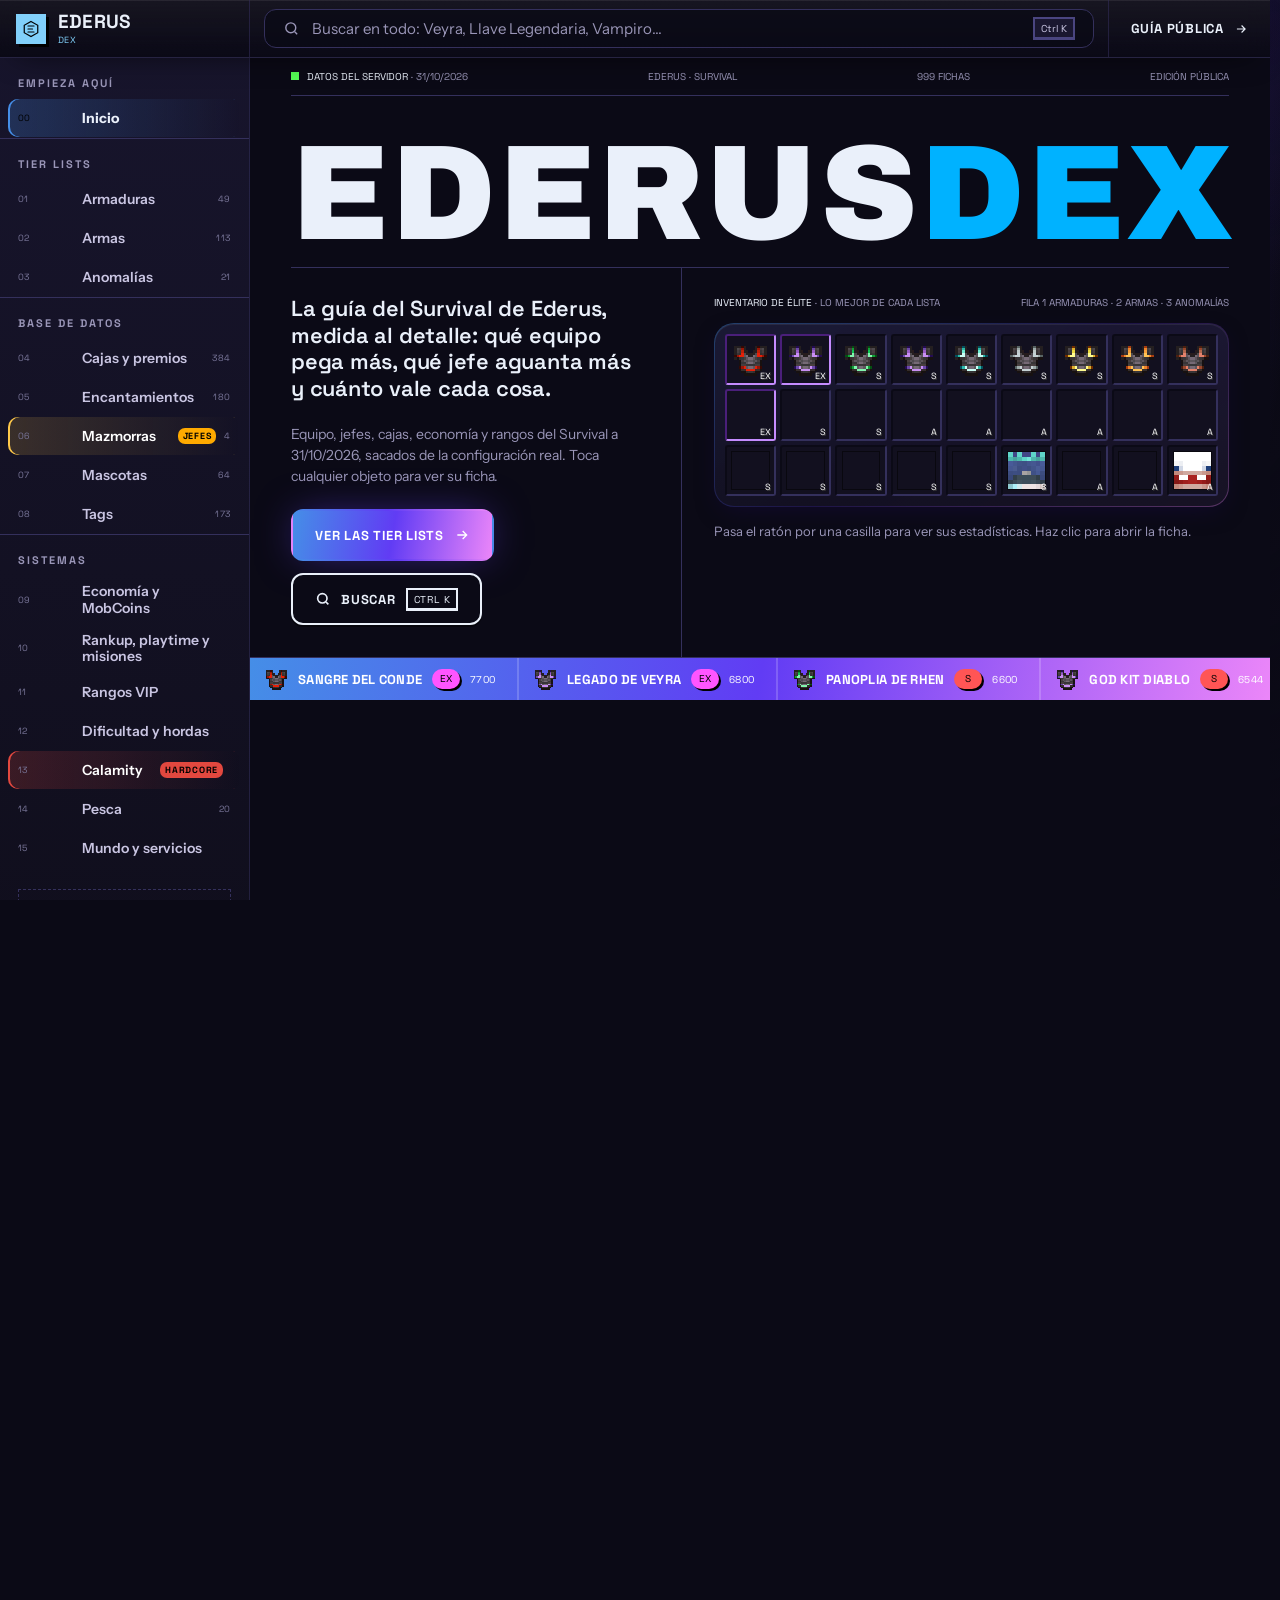
==== ederus/index.html @ dcaa7eaa "Tema Ederus: vuelve el círculo de la cabecera tal como gustaba (relleno en degradado, borde en degra" ====
<!DOCTYPE html>
<html lang="es">
<head>
<meta charset="UTF-8">
<meta name="viewport" content="width=device-width, initial-scale=1, viewport-fit=cover">
<title>EDERUSDEX · tema Ederus</title>
<link rel="icon" href="favicon.ico" sizes="any">
<link rel="icon" type="image/png" href="favicon.png">
<link rel="apple-touch-icon" href="apple-touch-icon.png">
<meta name="description" content="Guía del Survival de Ederus: equipo, anomalías, cajas, economía y rangos.">
<meta name="robots" content="index,follow">
<meta name="theme-color" content="#0c0b10">
<meta property="og:title" content="EDERUSDEX · Guía del Survival de Ederus">
<meta property="og:description" content="Tier lists de armaduras, armas y anomalías, cajas y premios, encantamientos, economía, progresión y rangos.">
<meta property="og:type" content="website">
<link rel="preconnect" href="https://fonts.googleapis.com">
<link rel="preconnect" href="https://fonts.gstatic.com" crossorigin>
<link rel="preconnect" href="https://cdn.jsdelivr.net" crossorigin>
<link href="https://fonts.googleapis.com/css2?family=Archivo:wdth,wght@62..125,100..900&family=Silkscreen&display=swap" rel="stylesheet">
<link rel="stylesheet" href="../assets/codice.css?v=46">
<link rel="preconnect" href="https://fonts.googleapis.com"><link rel="preconnect" href="https://fonts.gstatic.com" crossorigin>
<link rel="stylesheet" href="https://fonts.googleapis.com/css2?family=Space+Grotesk:wght@500;600;700&family=Instrument+Sans:wght@400;500;600;700&family=JetBrains+Mono:wght@400;600&display=swap">
<link rel="stylesheet" href="../assets/tema-ederus.css?v=19">
</head>
<body>
<div class="bg-ederus" aria-hidden="true"><div class="glow"></div><div class="rays"></div><div class="grid"></div><div class="vignette"></div><div class="edge"></div></div>
<a class="sr" href="#main">Saltar al contenido</a>

<header class="top">
  <button class="menu-btn" id="mbtn" type="button" aria-expanded="false" aria-controls="nav" aria-label="Abrir menú"><i></i></button>
  <a class="brand" href="#inicio" aria-label="EDERUSDEX, inicio">
    <span class="brand__mark"><img src="../assets/mark-ederus.webp" alt="" width="28" height="20" onerror="this.outerHTML='&lt;svg viewBox=&quot;0 0 24 24&quot; fill=&quot;none&quot;&gt;&lt;path d=&quot;M12 2 21 7v10l-9 5-9-5V7z&quot; stroke=&quot;#5FC8FF&quot; stroke-width=&quot;1.6&quot;/&gt;&lt;path d=&quot;M8 8h8M8 12h6M8 16h8&quot; stroke=&quot;#ffc94a&quot; stroke-width=&quot;1.6&quot; stroke-linecap=&quot;round&quot;/&gt;&lt;/svg&gt;'"></span>
    <span class="brand__txt"><b>EDERUS</b><small>DEX</small></span>
  </a>
  <button class="search-trigger" id="qbtn" type="button" aria-haspopup="dialog">
    <svg viewBox="0 0 24 24" fill="none" stroke-width="2"><circle cx="11" cy="11" r="7"/><path d="m20 20-3.5-3.5"/></svg>
    <span>Buscar en todo: Veyra, Llave Legendaria, Vampiro…</span><kbd id="kbdk">Ctrl K</kbd>
  </button>
  <a class="top__link" href="../guia.html"><span>Guía pública</span><svg viewBox="0 0 24 24" fill="none" stroke="currentColor" stroke-width="2"><path d="M5 12h14M13 6l6 6-6 6"/></svg></a>
  <div class="top__prog" id="prog"></div>
</header>

<div class="shell">
  <nav class="rail" id="nav" aria-label="Secciones"></nav>
  <main id="main" tabindex="-1"></main>
</div>

<div class="scrim" id="scrim"></div>
<aside class="dr" id="dr" role="dialog" aria-modal="true" aria-labelledby="dr-title"></aside>

<div class="tray" id="tray" aria-live="polite"></div>
<div class="cmp" id="cmp" role="dialog" aria-modal="true" aria-label="Comparador"></div>

<div class="pal" id="pal" role="dialog" aria-modal="true" aria-label="Buscar">
  <div class="pal__box">
    <div class="pal__in"><svg viewBox="0 0 24 24" fill="none" stroke-width="2"><circle cx="11" cy="11" r="7"/><path d="m20 20-3.5-3.5"/></svg>
      <input id="q" type="search" placeholder="Busca un set, arma, anomalía, premio, encantamiento…" autocomplete="off" spellcheck="false" aria-label="Buscar" aria-controls="res"><kbd>Esc</kbd></div>
    <div class="pal__res" id="res" role="listbox"></div>
    <div class="pal__foot"><span><kbd>↑</kbd><kbd>↓</kbd> moverse</span><span><kbd>↵</kbd> abrir</span><span><kbd>Esc</kbd> cerrar</span></div>
  </div>
</div>

<button class="totop" id="totop" type="button" aria-label="Volver arriba"><svg viewBox="0 0 24 24" fill="none" stroke="currentColor" stroke-width="2"><path d="M12 19V5M6 11l6-6 6 6"/></svg></button>
<div class="toast" id="toast" role="status"></div>

<script src="../assets/data.js?v=46"></script>
<script src="../assets/codice.js?v=46"></script>
</body>
</html>
---- assets/codice.css ----
/* ==========================================================================
   CÓDICE · EDERUS — guía del Survival
   Dirección: libro de campo impreso + interfaz nativa de Minecraft.
   Esquinas rectas, bordes de 2px, sombras de bloque, colores de formato (§).
   Archivo (titulares condensados y texto) · Silkscreen (etiquetas pixel)
   ========================================================================== */
:root{
  /* ===== PALETA · todos los colores de la guía salen de aquí (CSS y JS). Cambia uno y cambia en toda la página ===== */
  --negro:#000;--blanco:#fff;--ink-3:#8d879a;--az-fondo:#002233;--mc-9:#5555FF;--gris-mc:#3f3f3f;
  /* huecos y marcos estilo inventario */
  --hueco:#08070b;--hueco-luz:#3e3a49;--marco-luz:#4a4656;--marco-sombra:#0a090d;--inv:#2a2733;
  --slot:#1d1b24;--slot-osc:#17151d;--slot-medio:#24222c;--slot-2:#1b1922;--slot-3:#201e28;
  /* ficha (panel lateral) */
  --ficha:#120818;--ficha-2:#1a0a22;--ficha-3:#2a1236;
  /* oro de los EX */
  --oro:#f0c04a;--oro-claro:#ffe28a;--oro-medio:#e8b63c;--oro-oscuro:#d9a536;--oro-sombra:#8a6216;--oro-destello:#fff1b8;--oro-luz:#ffc846;--oro-suave:#ffd764;
  /* contorno y brillo de los EX (morado del tier EX) */
  --ex:var(--tc-ex);--ex-claro:#e2c6ff;--ex-medio:#c58cff;--ex-oscuro:#9a5cf0;--ex-sombra:#4a1f7a;--ex-destello:#f6ecff;--ex-luz:#b77bff;--ex-suave:#d7b0ff;
  /* guía de Calamity: sangre y brasa */
  --cal-sangre:#e2483f;--cal-brasa:#ffb86b;--cal-fondo:#170d0f;
  /* rarezas de las crates (ExcellentCrates, objects/rarity) */
  --rar-unico:#FFAA00;--rar-inmortal:#FF5C7A;--rar-ancestral:#FF7A45;--rar-mitico:#C79BFF;--rar-legendario:#FFB347;--rar-epico:#FF77FF;--rar-raro:#7CFF7C;--rar-comun:#E0E0E0;
  /* madera (cartel) */
  --madera:#3a2a18;--madera-luz:#8a6538;--madera-sombra:#3e2c16;
  /* color de cada tier en textos, fichas y filas de la tier list */
  --tc-ex:#c58cff;--tc-s:#ff6b6b;--tc-a:#ffb454;--tc-b:#4ade80;--tc-c:#5FC8FF;--tc-d:#8fa6bd;
  /* minerales de las minas */
  --min-piedra:#8a8f98;--min-hierro:#d8c3a5;--min-carbon:#3b3f46;--min-oro:#f2c14e;--min-redstone:#e2483f;--min-lapis:#3c5fd1;--min-diamante:#5fe3d6;--min-esmeralda:#41c46b;--min-escombros:#7a5440;
  /* gráfica de playtime */
  --graf-a:#0081B9;--graf-b:#5FC8FF;--graf-c:#ffc94a;--graf-fondo:#05090e;--graf-guia:#a1d8ff;

  --obs:#141519;--obs-2:#1b1c21;--obs-3:#23252b;--stone:#30323a;--stone-2:#41444d;--ash:#6f7280;--r:6px;
  --ink:#f2f3f5;--ink-2:#c9ccd3;--muted:#8d919c;
  --az:#00B2FF;--gold:var(--mc-6);--gold-l:#FFD36B;
  /* colores de formato de Minecraft */
  --mc-d:#FF55FF;--mc-c:#FF5555;--mc-6:#FFAA00;--mc-a:#55FF55;--mc-b:#55FFFF;--mc-7:#AAAAAA;--mc-e:#FFFF55;
  --t-ex:var(--mc-d);--t-s:var(--mc-c);--t-a:var(--mc-6);--t-b:var(--mc-a);--t-c:var(--mc-b);--t-d:var(--mc-7);
  --tip-bg:rgba(16,0,16,.96);--tip-b1:#5000FF;--tip-b2:#28007F;
  --f-head:"Archivo",system-ui,sans-serif;--f-body:"Archivo",system-ui,sans-serif;--f-px:"Silkscreen",ui-monospace,monospace;
  --top:58px;--rail:250px;--gut:clamp(16px,3.2vw,48px);
  --sh:0 2px 0 color-mix(in srgb,var(--negro) 45%,transparent);--sh-l:0 10px 30px color-mix(in srgb,var(--negro) 45%,transparent);
  --step:cubic-bezier(.2,.7,.2,1);
  color-scheme:dark;
}
*,*::before,*::after{box-sizing:border-box}
html{background:var(--obs);-webkit-text-size-adjust:100%;scrollbar-color:var(--stone-2) var(--obs);scrollbar-width:thin;scrollbar-gutter:stable}
body{margin:0;min-height:100vh;background:var(--obs);color:var(--ink);font:400 15.5px/1.55 var(--f-body);-webkit-font-smoothing:antialiased;overflow-x:hidden}
::selection{background:var(--az);color:var(--negro)}
a{color:inherit}button{font:inherit;color:inherit}img{max-width:100%}
:focus-visible{outline:2px solid var(--mc-e);outline-offset:2px}
::-webkit-scrollbar{width:12px;height:12px}::-webkit-scrollbar-thumb{background:var(--stone-2);border:3px solid var(--obs)}::-webkit-scrollbar-track{background:var(--obs)}
.sr{position:absolute;width:1px;height:1px;overflow:hidden;clip:rect(0 0 0 0);white-space:nowrap}

/* ---------- barra superior ---------- */
.top{position:sticky;top:0;z-index:50;height:var(--top);display:flex;align-items:stretch;background:var(--obs);border-bottom:1px solid var(--stone)}
.brand{display:flex;align-items:center;gap:12px;padding:0 20px 0 max(16px,env(safe-area-inset-left));text-decoration:none;border-right:1px solid var(--stone);flex:none;width:var(--rail)}
.brand__mark{width:30px;height:30px;display:grid;place-items:center;background:var(--az);box-shadow:3px 3px 0 var(--negro);flex:none}
.brand__mark img{width:24px;height:auto}
.brand__mark svg{width:18px;height:18px}
.brand__mark svg path{stroke:var(--negro)}
.brand__txt{display:grid;line-height:1}
.brand__txt b{font:900 21px/1 var(--f-head);font-stretch:62%;letter-spacing:.01em;text-transform:uppercase}
.brand__txt small{font:400 9px var(--f-px);color:var(--az);margin-top:3px;letter-spacing:.04em}
.menu-btn{display:none;width:var(--top);border:0;border-right:1px solid var(--stone);background:none;cursor:pointer;place-items:center;flex:none}
.menu-btn i{display:block;width:18px;height:2px;background:var(--ink);position:relative}
.menu-btn i::before,.menu-btn i::after{content:"";position:absolute;left:0;width:18px;height:2px;background:var(--ink);transition:transform .2s var(--step)}
.menu-btn i::before{top:-6px}.menu-btn i::after{top:6px}
.menu-btn[aria-expanded=true] i{background:transparent}
.menu-btn[aria-expanded=true] i::before{transform:translateY(6px) rotate(45deg)}.menu-btn[aria-expanded=true] i::after{transform:translateY(-6px) rotate(-45deg)}
.search-trigger{flex:1;min-width:0;display:flex;align-items:center;gap:12px;padding:0 18px;border:0;background:none;color:var(--muted);cursor:pointer;text-align:left;transition:background .15s,color .15s}
.search-trigger:hover{background:var(--obs-2);color:var(--ink)}
.search-trigger svg{width:17px;height:17px;flex:none;stroke:currentColor}
.search-trigger span{flex:1;white-space:nowrap;overflow:hidden;text-overflow:ellipsis;font-size:15px}
kbd{font:400 10px var(--f-px);padding:3px 6px 2px;border:2px solid var(--stone-2);border-bottom-width:3px;background:var(--obs-2);color:var(--ink-2)}
.top__link{flex:none;display:inline-flex;align-items:center;gap:10px;padding:0 22px;border-left:1px solid var(--stone);text-decoration:none;font:800 13px var(--f-head);text-transform:uppercase;letter-spacing:.06em;transition:background .15s,color .15s}
.top__link:hover{background:var(--az);color:var(--negro)}
.top__link svg{width:14px;height:14px}
.top__prog{position:absolute;left:0;bottom:-2px;height:2px;width:100%;transform-origin:left;transform:scaleX(var(--p,0));background:var(--az)}

/* ---------- estructura ---------- */
.shell{display:grid;grid-template-columns:var(--rail) minmax(0,1fr);min-height:calc(100vh - var(--top))}
.rail{position:sticky;top:var(--top);align-self:start;height:calc(100vh - var(--top));overflow:auto;border-right:1px solid var(--stone);background:var(--obs);scrollbar-width:none;padding-bottom:24px}
.rail::-webkit-scrollbar{display:none}
.rail__grp{padding:18px 18px 8px;font:400 10px var(--f-px);color:var(--ash);border-top:1px solid var(--stone)}
.rail__grp:first-child{border-top:0}
.rail a{border-radius:var(--r);margin:1px 8px;position:relative;display:grid;grid-template-columns:22px 26px minmax(0,1fr) auto;align-items:center;gap:8px;padding:7px 10px;text-decoration:none;color:var(--ink-2);font:600 14px/1.2 var(--f-body);transition:background .12s var(--step),color .12s var(--step)}
.rail a::before{content:attr(data-num);font:400 9px var(--f-px);color:var(--ash)}
.rail a .ic{width:24px;height:24px}
.rail a:hover{background:var(--obs-3);color:var(--ink)}
.rail a.on{background:var(--az);color:var(--negro)}
.rail a.on::before{color:var(--negro)}
.rail .n{font:400 9px var(--f-px);color:var(--ash)}
.rail a.on .n{color:var(--negro)}
.rail__foot{margin:22px 18px 0;padding:12px;border:1px dashed var(--stone);font-size:12.5px;color:var(--muted);line-height:1.6}
.rail__foot b{display:block;font:400 10px var(--f-px);color:var(--ink-2);margin-bottom:4px}
main{min-width:0;padding:0 var(--gut)}
.view{display:none;max-width:1360px;margin:0 auto;padding-top:clamp(28px,4vw,56px)}
.view.on{display:block}
.view>*+*{margin-top:clamp(44px,5vw,80px)}

/* ---------- cabecera de vista: estilo cartel ---------- */
.vh{display:grid;gap:14px;padding:22px 26px 24px;border:1px solid var(--stone);border-radius:var(--r);position:relative;overflow:hidden;
  background:linear-gradient(90deg,var(--obs-2) 40%,color-mix(in srgb,var(--obs-2) 60%,transparent)),repeating-linear-gradient(90deg,transparent 0 31px,color-mix(in srgb,var(--blanco) 2.5%,transparent) 31px 32px),repeating-linear-gradient(0deg,transparent 0 31px,color-mix(in srgb,var(--blanco) 2.5%,transparent) 31px 32px),var(--obs-2)}
.vh::after{content:"";position:absolute;left:0;top:0;bottom:0;width:4px;background:var(--az)}
.crumbs{display:flex;flex-wrap:wrap;align-items:center;gap:8px;font:400 10px var(--f-px);color:var(--muted);text-transform:uppercase}
.crumbs a{color:var(--az);text-decoration:none}
.crumbs a:hover{text-decoration:underline}
.crumbs b{font-weight:400;color:var(--ink)}
.crumbs .upd{margin-left:auto;font-style:normal;color:var(--mc-a)}
.crumbs .upd::before{content:"";display:inline-block;width:7px;height:7px;background:var(--mc-a);margin-right:7px}
.eyebrow{display:flex;align-items:center;gap:10px;font:400 11px var(--f-px);color:var(--az);text-transform:uppercase}
.eyebrow b{font-weight:400;color:var(--ash)}
.vh h1{margin:0;font:900 clamp(38px,5vw,72px)/.9 var(--f-head);font-stretch:70%;letter-spacing:-.01em;text-transform:uppercase;max-width:22ch}
.vh p{margin:0;max-width:70ch;color:var(--ink-2);font-size:clamp(15px,1.25vw,17.5px);line-height:1.5}
.vh .stats{border-radius:var(--r);overflow:hidden;display:flex;flex-wrap:wrap;margin-top:6px;border:1px solid var(--stone);width:max-content;max-width:100%;background:var(--obs)}
.chip{display:inline-flex;flex-direction:column;gap:3px;padding:9px 16px 8px;border-right:1px solid var(--stone);font:400 9.5px var(--f-px);color:var(--muted);text-transform:uppercase}
.chip:last-child{border-right:0}
.chip b{font:800 21px/1 var(--f-head);font-stretch:75%;color:var(--ink);text-transform:none}
.chip i{display:none}
.split-word{display:inline-block;overflow:hidden;vertical-align:top}
.split-word>span{display:inline-block;transform:translateY(100%);transition:transform .5s cubic-bezier(.2,.7,.2,1);transition-delay:calc(var(--i)*70ms)}
.view.ent .split-word>span{transform:none}

/* ---------- secciones ---------- */
.sect{display:grid;gap:20px;content-visibility:auto;contain-intrinsic-size:auto 900px}
.sect__h{display:grid;grid-template-columns:auto 1fr;align-items:end;gap:6px 20px;padding-bottom:12px;border-bottom:1px solid var(--stone)}
.sect__h h2{margin:0;display:flex;align-items:baseline;gap:14px;font:900 clamp(24px,2.4vw,34px)/.95 var(--f-head);font-stretch:75%;text-transform:uppercase}
.sect__h h2 small{font:400 11px var(--f-px);color:var(--az);transform:translateY(-6px)}
.sect__h p{margin:0;justify-self:end;text-align:right;color:var(--muted);font-size:14px;max-width:52ch}

/* aparición: barrido en escalones */
/* rendimiento (02/11): la aparición va con opacidad y desplazamiento (los compone la GPU), no con clip-path, que repinta */
.rv{opacity:0;transform:translateY(10px);transition:opacity .3s cubic-bezier(.2,.7,.2,1),transform .3s cubic-bezier(.2,.7,.2,1);transition-delay:var(--d,0ms)}
.rv.is-in{opacity:1;transform:none}
.glass{border-radius:var(--r);overflow:hidden;background:var(--obs-2);border:1px solid var(--stone);position:relative}
.spot{transition:transform .12s var(--step),box-shadow .12s var(--step),border-color .12s}

/* ---------- iconos ---------- */
.ic{position:relative;display:inline-block;width:32px;height:32px;flex:none;image-rendering:pixelated}
.ic img,.ic .tint{position:absolute;inset:0;width:100%;height:100%;image-rendering:pixelated;image-rendering:crisp-edges}
.ic img[data-id]{opacity:0}.ic img[data-id].ok{opacity:1}
.ic .tint{-webkit-mask-size:contain;mask-size:contain;-webkit-mask-repeat:no-repeat;mask-repeat:no-repeat}
.ic.lg{width:44px;height:44px}
.face{display:inline-block;width:36px;height:36px;overflow:hidden;image-rendering:pixelated;background-repeat:no-repeat;flex:none;box-shadow:0 0 0 1px color-mix(in srgb,var(--negro) 50%,transparent)}
.tagbox{display:grid;place-items:center;width:100%;height:100%;min-width:32px;min-height:32px;font:400 9px var(--f-px);color:var(--ink-2);text-transform:uppercase;background:var(--obs-3);border:1px solid var(--stone);border-radius:3px}
.slot .tagbox{border:0;background:none;font-size:11px;color:var(--gold)}
.face img{width:100%;height:100%;image-rendering:pixelated;display:block}

/* casilla de inventario (bisel de Minecraft adaptado a oscuro) */
.slot{position:relative;display:grid;place-items:center;width:56px;height:56px;border-radius:3px;background:var(--slot);border:2px solid;border-color:var(--hueco) var(--hueco-luz) var(--hueco-luz) var(--hueco);flex:none}
.slot .ic,.slot .face{width:74%;height:74%}
.slot::after{content:"";position:absolute;inset:0;background:transparent;pointer-events:none}
.slot:hover::after,.tt:hover .slot::after,.tt:focus-visible .slot::after{background:color-mix(in srgb,var(--blanco) 22%,transparent)}
/* EX: marco dorado que se enciende cada pocos segundos (sustituye al halo morado) */
.glint{border-color:var(--ex-sombra) var(--ex) var(--ex) var(--ex-sombra);animation:brilloEX 4.5s step-end infinite}
@keyframes brilloEX{0%,70%,100%{box-shadow:0 0 0 0 color-mix(in srgb,var(--ex-luz) 0%,transparent),inset 0 0 0 0 color-mix(in srgb,var(--ex-suave) 0%,transparent)}
  80%{box-shadow:0 0 14px 2px color-mix(in srgb,var(--ex-luz) 85%,transparent),inset 0 0 10px 1px color-mix(in srgb,var(--ex-suave) 50%,transparent);border-color:var(--ex-claro) var(--ex-destello) var(--ex-destello) var(--ex-claro)}
  90%{box-shadow:0 0 6px 1px color-mix(in srgb,var(--ex-luz) 35%,transparent),inset 0 0 4px 0 color-mix(in srgb,var(--ex-suave) 20%,transparent)}}
@media (prefers-reduced-motion:reduce){.glint{animation:none}}
.fig{display:grid;place-items:center;padding:14px;background:repeating-linear-gradient(45deg,var(--slot-2) 0 8px,var(--slot-3) 8px 16px);border:2px solid;border-color:var(--hueco) var(--hueco-luz) var(--hueco-luz) var(--hueco);border-radius:3px}
.fig img{width:96px;height:192px;image-rendering:pixelated;image-rendering:crisp-edges;filter:drop-shadow(3px 3px 0 color-mix(in srgb,var(--negro) 45%,transparent))}

/* ---------- HOME: cabecera tipo periódico ---------- */
.mast{margin:0 calc(-1*var(--gut));padding:0 var(--gut);border-bottom:1px solid var(--stone)}
.view>.mast:first-child{margin-top:calc(-1*clamp(28px,4vw,56px))}
.mast__rule{display:flex;flex-wrap:wrap;justify-content:space-between;gap:6px 20px;padding:12px 0;border-bottom:1px solid var(--stone);font:400 10px var(--f-px);color:var(--muted);text-transform:uppercase}
.mast__rule b{font-weight:400;color:var(--ink)}
.mast__rule .live::before{content:"";display:inline-block;width:8px;height:8px;background:var(--mc-a);margin-right:8px;animation:blink 1s steps(2,start) infinite}
@keyframes blink{to{visibility:hidden}}
.mast__word{container-type:inline-size;padding:clamp(14px,2vw,26px) 0 clamp(10px,1.2vw,16px);border-bottom:1px solid var(--stone)}
.mast__word h1{margin:0;font:900 16.2cqi/.8 var(--f-head);padding-top:1.5cqi;font-stretch:62%;letter-spacing:-.01em;text-transform:uppercase;white-space:nowrap;display:flex;justify-content:space-between}
.mast__word h1 span{display:inline-block;transform:translateY(14%);opacity:0;transition:transform .4s cubic-bezier(.2,.7,.2,1),opacity .4s cubic-bezier(.2,.7,.2,1);transition-delay:calc(var(--i)*60ms)}
.ready .mast__word h1 span{transform:none;opacity:1}
.mast__word h1 span.az{color:var(--az)}
.mast__grid{display:grid;grid-template-columns:minmax(0,5fr) minmax(0,7fr)}
.mast__lead{padding:28px 32px 32px 0;border-right:1px solid var(--stone);display:grid;gap:22px;align-content:start}
.mast__lead p{margin:0;font:600 clamp(21px,2vw,30px)/1.18 var(--f-head);font-stretch:87%;color:var(--ink);text-wrap:pretty}
.mast__lead small{display:block;color:var(--muted);font-size:14px;line-height:1.5}
.mast__cta{display:flex;flex-wrap:wrap;gap:12px}
.mast__inv{padding:28px 0 32px 32px;display:grid;gap:14px;align-content:start}
.inv-h{display:flex;justify-content:space-between;align-items:baseline;gap:12px;font:400 10px var(--f-px);color:var(--muted);text-transform:uppercase}
.inv-h b{font-weight:400;color:var(--ink)}
.inv{border-radius:var(--r);display:grid;grid-template-columns:repeat(9,minmax(0,1fr));gap:4px;padding:10px;background:var(--inv);border:2px solid;border-color:var(--marco-luz) var(--marco-sombra) var(--marco-sombra) var(--marco-luz);box-shadow:var(--sh-l)}
.inv .slot{width:auto;height:auto;aspect-ratio:1;cursor:pointer;padding:0}
.inv .slot .ic,.inv .slot .face{width:78%;height:78%}
.inv .slot .q{position:absolute;right:3px;bottom:1px;z-index:2;font:400 9px var(--f-px);color:var(--blanco);text-shadow:1px 1px 0 var(--gris-mc)}
.inv-note{font-size:13px;color:var(--muted)}

/* botones */
.btn{border-radius:var(--r);position:relative;display:inline-flex;align-items:center;gap:10px;height:52px;padding:0 22px;font:900 15px var(--f-head);font-stretch:85%;text-transform:uppercase;letter-spacing:.03em;text-decoration:none;cursor:pointer;border:2px solid var(--ink);background:var(--obs);color:var(--ink);box-shadow:var(--sh);transition:transform .08s var(--step),box-shadow .08s var(--step)}
.btn:hover{transform:translateY(-2px);box-shadow:0 8px 20px color-mix(in srgb,var(--negro) 40%,transparent)}
.btn:active{transform:translateY(1px);box-shadow:none}
.btn svg{width:16px;height:16px;stroke:currentColor}
.btn--p{background:var(--az);border-color:var(--az);color:var(--negro)}
.btn kbd{background:transparent;border-color:currentColor;color:inherit}

/* ticker */
.marquee{margin-left:calc(-1*var(--gut));margin-right:calc(-1*var(--gut));overflow:hidden;background:var(--mc-e);color:var(--negro);border-bottom:2px solid var(--negro)}
.view>.marquee{margin-top:0}
.marquee__track{display:flex;width:max-content;animation:mq 60s linear infinite}
.marquee:hover .marquee__track{animation-play-state:paused}
@keyframes mq{to{transform:translateX(-50%)}}
.mq-item{display:inline-flex;align-items:center;gap:10px;padding:9px 22px 9px 14px;border:0;border-right:2px solid var(--negro);background:none;color:var(--negro);white-space:nowrap;cursor:pointer;font:800 14px var(--f-head);font-stretch:80%;text-transform:uppercase}
.mq-item:hover{background:var(--negro);color:var(--mc-e)}
.mq-item .ic,.mq-item .face{width:24px;height:24px}
.mq-item span:last-child{font:400 10px var(--f-px)}

/* franja azul de cifras */
.band{margin-left:calc(-1*var(--gut));margin-right:calc(-1*var(--gut));background:var(--az);color:var(--negro);border-top:2px solid var(--negro);border-bottom:2px solid var(--negro)}
.kpis{display:grid;grid-template-columns:repeat(auto-fit,minmax(min(100%,180px),1fr))}
.kpi{position:relative;padding:22px 22px 20px;border-right:2px solid var(--negro);display:grid;gap:4px;overflow:hidden}
.kpi:last-child{border-right:0}
.kpi .k{font:400 10px var(--f-px);text-transform:uppercase}
.kpi .v{font:900 clamp(54px,6vw,96px)/.85 var(--f-head);font-stretch:62%;font-variant-numeric:tabular-nums}
.kpi .s{font-size:13px;font-weight:600}
.kpi .ic{position:absolute;right:12px;top:14px;width:30px;height:30px;filter:drop-shadow(2px 2px 0 color-mix(in srgb,var(--negro) 35%,transparent))}

.answers{display:grid;grid-template-columns:repeat(auto-fill,minmax(min(100%,300px),1fr));gap:10px}
.ans{display:grid;grid-template-columns:auto minmax(0,1fr) 18px;align-items:center;gap:14px;padding:12px 14px;border:1px solid var(--stone);border-radius:var(--r);background:var(--obs-2);text-decoration:none;color:var(--ink);transition:border-color .1s,background .1s}
.ans:hover,.ans:focus-visible{border-color:var(--az);background:var(--obs-3);outline:none}
.ans .slot{width:60px;height:60px}.ans .slot .ic,.ans .slot .face{width:78%;height:78%}
.ans__t{display:grid;gap:2px;min-width:0}
.ans__t small{font:400 9.5px/1.4 var(--f-px);color:var(--muted);text-transform:uppercase}
.ans__t b{font:800 17px/1.15 var(--f-body);white-space:nowrap;overflow:hidden;text-overflow:ellipsis}
.ans__t em{font-style:normal;font-size:13px;color:var(--gold)}
.ans svg{width:18px;height:18px;color:var(--ash)}
.ans:hover svg{color:var(--az)}

/* marcos de objeto (podio) */
.podium{border-radius:var(--r);overflow:hidden;display:grid;grid-template-columns:repeat(auto-fit,minmax(min(100%,260px),1fr));border:1px solid var(--stone)}
.champ{--c:var(--az);display:grid;grid-template-rows:auto 1fr auto;gap:22px;padding:24px;border:0;border-right:1px solid var(--stone);background:var(--obs);text-align:left;cursor:pointer;min-height:360px;transition:background .1s var(--step)}
.champ:last-child{border-right:0}
.champ:hover{background:var(--obs-2)}
.champ__top{display:flex;justify-content:space-between;align-items:center}
.champ__k{font:400 10px var(--f-px);color:var(--muted);text-transform:uppercase}
.champ__rank{font:400 10px var(--f-px);color:var(--negro);background:var(--c);padding:4px 7px 3px}
.champ__art{justify-self:center;align-self:center;width:156px;height:156px;display:grid;place-items:center;position:relative;
  background:var(--madera);border:9px solid;border-color:var(--madera-luz) var(--madera-sombra) var(--madera-sombra) var(--madera-luz);box-shadow:var(--sh-l);transition:transform .12s var(--step)}
.champ__art::before{content:"";position:absolute;inset:0;background:repeating-linear-gradient(0deg,color-mix(in srgb,var(--negro) 10%,transparent) 0 3px,transparent 3px 7px)}
.champ:hover .champ__art{transform:rotate(-4deg)}
.champ__art .ic,.champ__art .face{width:92px!important;height:92px!important;position:relative}
.champ h3{margin:0;font:900 clamp(32px,3.2vw,48px)/.88 var(--f-head);font-stretch:62%;text-transform:uppercase;color:var(--c)}
.champ__v{display:flex;align-items:baseline;gap:10px;margin-top:10px;color:var(--muted);font-size:14px}
.champ__v b{font:900 26px var(--f-head);font-stretch:75%;color:var(--ink)}

/* índice editorial */
.toc{border-top:1px solid var(--stone)}
.toc a{position:relative;display:grid;grid-template-columns:56px 60px minmax(0,1.1fr) minmax(0,1.4fr) 130px 30px;align-items:center;gap:18px;padding:12px;border-bottom:1px solid var(--stone);text-decoration:none;color:var(--ink);isolation:isolate}
.toc a::before{content:"";position:absolute;inset:0;background:var(--az);z-index:-1;transform:scaleY(0);transform-origin:bottom;transition:transform .2s cubic-bezier(.2,.7,.2,1)}
.toc a:hover::before,.toc a:focus-visible::before{transform:none}
.toc a:hover,.toc a:focus-visible{color:var(--negro);outline:none}
.toc .no{font:400 11px var(--f-px);color:var(--ash)}
.toc a:hover .no,.toc a:hover p,.toc a:hover .ct,.toc a:focus-visible p{color:var(--negro)}
.toc .slot{width:52px;height:52px}
.toc .slot .ic{width:78%;height:78%}
.toc h3{margin:0;font:900 clamp(26px,2.8vw,42px)/.9 var(--f-head);font-stretch:62%;text-transform:uppercase}
.toc p{margin:0;color:var(--muted);font-size:14px;line-height:1.4}
.toc .ct{font:400 10px var(--f-px);color:var(--muted);text-align:right;text-transform:uppercase}
.toc .go{justify-self:end;width:22px;height:22px;transition:transform .15s var(--step)}
.toc a:hover .go{transform:translateX(4px)}
.toc .grp{padding:22px 12px 8px;font:400 10px var(--f-px);color:var(--az);border-bottom:1px solid var(--stone);text-transform:uppercase}

/* consejos */
.tips{border-radius:var(--r);overflow:hidden;display:grid;grid-template-columns:repeat(4,minmax(0,1fr));border:1px solid var(--stone)}
.tip{padding:22px;border-right:1px solid var(--stone);display:grid;gap:12px;align-content:start}
.tip:last-child{border-right:0}
.tip__n{font:400 10px var(--f-px);color:var(--negro);background:var(--mc-e);padding:4px 7px 3px;justify-self:start}
.tip b{display:block;font:900 26px/.92 var(--f-head);font-stretch:62%;text-transform:uppercase}
.tip span{color:var(--muted);font-size:14px}

/* ---------- barra de filtros ---------- */
.bar{border-radius:var(--r);overflow:hidden;display:flex;flex-wrap:wrap;align-items:stretch;border:1px solid var(--stone);background:var(--obs)}
.field{position:relative;flex:1 1 240px;min-width:180px;border-right:1px solid var(--stone)}
.field svg{position:absolute;left:14px;top:50%;translate:0 -50%;width:16px;height:16px;stroke:var(--muted);pointer-events:none}
.field input{width:100%;height:46px;padding:0 14px 0 40px;border:0;background:transparent;color:var(--ink);font:500 15px var(--f-body)}
.field input:focus{outline:none;background:var(--obs-2)}
.field input::placeholder{color:var(--ash)}
.sel{position:relative;border-right:1px solid var(--stone)}
.sel select{appearance:none;height:46px;padding:0 34px 0 14px;border:0;background:transparent;color:var(--ink-2);font:600 14px var(--f-body);cursor:pointer;max-width:240px}
.sel::after{content:"";position:absolute;right:14px;top:50%;border:5px solid transparent;border-top-color:var(--muted);transform:translateY(-25%);pointer-events:none}
.sel select:focus{outline:none;background:var(--obs-2)}
.sel select.set{background:var(--az);color:var(--negro)}
.sel select option{background:var(--obs-2);color:var(--ink)}
.tg{display:inline-flex;align-items:center;gap:8px;height:46px;padding:0 14px;border:0;border-right:1px solid var(--stone);background:transparent;color:var(--ash);font:700 13.5px var(--f-body);cursor:pointer;text-decoration:line-through;transition:background .1s var(--step),color .1s var(--step)}
.tg::before{content:"";width:10px;height:10px;border:2px solid currentColor}
.tg.on{color:var(--ink);text-decoration:none}
.tg.on::before{background:var(--az);border-color:var(--az)}
.tg:hover{background:var(--obs-2)}
.tg.plain{height:34px;border:1px solid var(--stone);text-decoration:none;color:var(--ink-2)}
.tg.plain::before{display:none}
.bar .cnt{display:flex;align-items:center;margin-left:auto;padding:0 14px;font:400 10px var(--f-px);color:var(--muted);white-space:nowrap;text-transform:uppercase}
.bar .cnt b{font-weight:400;color:var(--ink);margin-right:6px}
.icon-btn{display:inline-flex;align-items:center;gap:8px;height:46px;padding:0 14px;border:0;border-left:1px solid var(--stone);background:transparent;color:var(--ink-2);font:800 12.5px var(--f-head);text-transform:uppercase;letter-spacing:.05em;cursor:pointer;transition:background .1s var(--step),color .1s var(--step)}
.icon-btn:hover{background:var(--ink);color:var(--negro)}
.icon-btn svg{width:14px;height:14px}
.dr__acts .icon-btn{border:2px solid var(--tip-b2);height:40px}

/* ---------- tier list (referencia: bases de datos tipo Prydwen) ---------- */
.tlbar{display:grid;gap:0;border:1px solid var(--stone);border-radius:var(--r) var(--r) 0 0;background:var(--obs-2)}
.tlbar__row{display:flex;flex-wrap:wrap;align-items:center;gap:10px;padding:10px 12px}
.tlbar__row+.tlbar__row{border-top:1px solid var(--stone)}
.tlbar .field{flex:1 1 260px;border:1px solid var(--stone);border-radius:var(--r);background:var(--obs)}
.tlbar .field input{height:40px}
.tlbar .cnt{margin-left:auto;font:400 10px var(--f-px);color:var(--muted);text-transform:uppercase;white-space:nowrap}
.tlbar .cnt b{font-weight:400;color:var(--ink);margin-right:4px}
.tlbar .icon-btn{height:40px;border:1px solid var(--stone);border-radius:var(--r)}
.tlbar .lab{font:400 10px var(--f-px);color:var(--muted);text-transform:uppercase;min-width:52px}
.chips{display:flex;flex-wrap:wrap;gap:6px}
.chips+.lab{margin-left:12px}
.seg{display:inline-flex;border:1px solid var(--stone);border-radius:var(--r);overflow:hidden;background:var(--obs)}
.seg button{height:40px;padding:0 14px;border:0;background:none;color:var(--muted);font:700 13px var(--f-body);cursor:pointer}
.seg button+button{border-left:1px solid var(--stone)}
.seg button.on{background:var(--az);color:var(--negro)}
.tchip{width:40px;height:34px;border:1px solid var(--tc);border-radius:var(--r);background:transparent;color:var(--tc);font:400 12px var(--f-px);cursor:pointer;transition:background .1s,color .1s}
.tchip.on{background:var(--tc);color:var(--negro)}
.tchip:hover{filter:brightness(1.15)}
.tlbar .tg{height:34px;border:1px solid var(--stone);border-radius:var(--r);text-decoration:none;color:var(--muted);padding:0 12px}
.tlbar .tg small{font:400 9px var(--f-px);color:var(--ash)}
.tlbar .tg.on{border-color:var(--az);background:color-mix(in srgb,var(--az) 12%,transparent);color:var(--ink)}
.tlbar .tg:not(.on){opacity:.6}
.tl{border:1px solid var(--stone);border-top:0;border-radius:0 0 var(--r) var(--r);overflow:hidden;background:var(--obs)}
.tl-scroll{overflow-x:auto}
.tl-grid{min-width:calc(120px + var(--nc)*150px)}
.tl.one .tl-grid{min-width:0}
.tl-cols,.tl-row{display:grid;grid-template-columns:120px repeat(var(--nc),minmax(140px,1fr))}
.tl-cols>div{padding:10px 8px 9px;text-align:center;font:400 10px var(--f-px);color:var(--muted);border-left:1px solid var(--stone);text-transform:uppercase;background:var(--obs-3)}
.tl-cols>div:first-child{border-left:0;position:sticky;left:0;z-index:2}
.tl-row{border-top:1px solid var(--stone);background:color-mix(in srgb,var(--tc) 5%,var(--obs))}
.tl-row[hidden]{display:none}
.tl-t{position:sticky;left:0;z-index:2;display:grid;align-content:center;justify-items:center;gap:6px;padding:12px 8px;background:var(--tc);color:var(--negro);text-align:center}
.tl-t b{font:400 34px/1 var(--f-px)}
.tl-row[data-t=EX] .tl-t b{font-size:28px}
.tl-t small{font:800 11.5px/1.2 var(--f-body);opacity:.8}
.tl-t span{font:400 9px var(--f-px);background:color-mix(in srgb,var(--negro) 18%,transparent);padding:3px 6px 2px;border-radius:3px}
.tl-c{display:flex;flex-wrap:wrap;gap:10px;align-content:flex-start;padding:12px;border-left:1px solid var(--stone);min-height:120px}
.tl-c:empty{background:repeating-linear-gradient(45deg,transparent 0 8px,color-mix(in srgb,var(--blanco) 2%,transparent) 8px 16px)}
.tt{--c:var(--az);position:relative;width:90px;display:grid;justify-items:center;gap:5px;cursor:pointer;text-align:center;opacity:0;transform:translateY(8px);transition:opacity .3s cubic-bezier(.2,.7,.2,1),transform .3s cubic-bezier(.2,.7,.2,1)}
.tl.is-in .tt{opacity:1;transform:none;transition-delay:calc(var(--i,0)*18ms)}
.tt.hide{display:none}
.tt .slot{width:68px;height:68px;border-radius:4px;border:0;background:radial-gradient(circle at 50% 35%,color-mix(in srgb,var(--c) 30%,var(--slot-medio)),var(--slot-osc) 75%);box-shadow:inset 0 0 0 1px color-mix(in srgb,var(--blanco) 6%,transparent)}
.tt .slot::before{content:"";position:absolute;left:0;right:0;bottom:0;height:4px;background:var(--c);border-radius:0 0 4px 4px}
.tt .slot .ic,.tt .slot .face{width:76%;height:76%}
.tt:hover .slot{box-shadow:inset 0 0 0 2px var(--c)}
.tt:focus-visible{outline:none}
.tt:focus-visible .slot{outline:2px solid var(--mc-e);outline-offset:2px}
.tt .nm{font:700 12px/1.15 var(--f-body);max-height:2.3em;overflow:hidden;color:var(--ink-2)}
.tt:hover .nm{color:var(--ink)}
.tt .pw{font:400 9.5px var(--f-px);color:var(--gold);display:grid;gap:1px}
.tt .pw span{white-space:nowrap}
.tl.one .tt{width:96px}

/* ---------- tooltip de Minecraft ---------- */
.mctip{position:fixed;left:0;top:0;z-index:150;pointer-events:none;max-width:300px;padding:9px 11px 10px;background:var(--tip-bg);
  box-shadow:inset 0 0 0 2px var(--tip-b1),inset 0 0 0 4px var(--tip-b2),0 0 0 2px var(--tip-bg);display:none;font:400 10.5px/1.6 var(--f-px);color:var(--mc-7)}
.mctip.on{display:block}
.mctip .t{display:block;font-size:12px;margin-bottom:4px;text-shadow:2px 2px 0 color-mix(in srgb,var(--negro) 70%,transparent)}
.mctip .r{display:flex;justify-content:space-between;gap:18px}
.mctip .r b{font-weight:400;color:var(--blanco)}
.mctip .l{display:block;color:var(--mc-9);margin-top:6px}
.mctip .sub{display:block;color:var(--mc-7);font-family:var(--f-body);font-size:12.5px;line-height:1.35;margin:2px 0 4px}

/* ---------- tablas ---------- */
.tbl{display:grid}
.tbl .bar{border-bottom:0;border-radius:var(--r) var(--r) 0 0}
.tbl .tw{border-radius:0 0 var(--r) var(--r)}
.tw{border-radius:var(--r);overflow:hidden;position:relative;overflow:auto;border:1px solid var(--stone);max-height:72vh;background:var(--obs)}
.tw table{width:100%;border-collapse:separate;border-spacing:0;font-size:14.5px;font-variant-numeric:tabular-nums}
.tw th{position:sticky;top:0;z-index:2;padding:11px 14px 10px;text-align:left;white-space:nowrap;font:400 9.5px var(--f-px);color:var(--muted);text-transform:uppercase;background:var(--obs-3);border-bottom:1px solid var(--stone);cursor:pointer;user-select:none}
.tw th:hover{color:var(--ink)}
.tw th .ar{display:inline-block;margin-left:6px;opacity:0}
.tw th[aria-sort]{color:var(--negro);background:var(--az)}
.tw th[aria-sort] .ar{opacity:1}
.tw th[aria-sort=ascending] .ar{transform:rotate(180deg)}
.tw th.num,.tw td.num{text-align:right}
.tw td{padding:9px 14px;border-bottom:1px solid var(--stone);vertical-align:middle;color:var(--ink-2)}
.tw tbody tr:nth-child(even) td{background:color-mix(in srgb,var(--blanco) 1.8%,transparent)}
.tw tbody tr:hover td{background:var(--obs-3);color:var(--ink)}
.tw tbody tr.clk{cursor:pointer}
.tw tbody tr.clk:hover td:first-child{box-shadow:inset 4px 0 0 var(--az)}
.tw td b{color:var(--ink);font-weight:700}
.tw td .row{display:flex;align-items:center;gap:12px}
.tw td .row .ic,.tw td .row .face{width:28px;height:28px}
.tw .more td{padding:16px;text-align:center;color:var(--muted);font:400 10px var(--f-px);text-transform:uppercase}
.tw .empty td{padding:40px;text-align:center;color:var(--muted)}
.bcell{display:grid;grid-template-columns:minmax(70px,1fr) auto;gap:12px;align-items:center;min-width:170px}
.bcell i{display:block;height:10px;background:var(--az);box-shadow:inset 0 -3px 0 color-mix(in srgb,var(--negro) 30%,transparent);transform-origin:left;animation:grow .5s cubic-bezier(.2,.7,.2,1) both}
.bcell span{font-weight:700;color:var(--ink)}
@keyframes grow{from{transform:scaleX(0)}}
mark{background:var(--mc-e);color:var(--negro);padding:0 1px}
.pill{display:inline-grid;place-items:center;min-width:28px;height:20px;padding:0 6px;font:400 10px/1 var(--f-px)!important;color:var(--negro)!important;white-space:nowrap;vertical-align:middle;box-shadow:2px 2px 0 var(--negro)}
.tier-EX{background:var(--t-ex)}.tier-S{background:var(--t-s)}.tier-A{background:var(--t-a)}.tier-B{background:var(--t-b)}.tier-C{background:var(--t-c)}.tier-D{background:var(--t-d)}
.yes{color:var(--mc-a);font-weight:700}

/* ---------- tarjetas ---------- */
.cards{display:grid;grid-template-columns:repeat(auto-fill,minmax(min(100%,280px),1fr));gap:16px}
.cc{border-radius:var(--r);overflow:hidden;display:grid;gap:12px;align-content:start;padding:18px;background:var(--obs-2);border:1px solid var(--stone)}
.cc.spot:hover{transform:translateY(-2px);border-color:var(--stone-2)}
.cc h3{margin:0;display:flex;align-items:center;gap:12px;font:900 26px/.95 var(--f-head);font-stretch:62%;text-transform:uppercase}
.cc .rank{margin-left:auto;font:400 10px var(--f-px);color:var(--ash)}
.kv{display:grid;grid-template-columns:1fr auto;gap:5px 12px;font-size:14px}
.kv span:nth-child(odd){color:var(--muted)}
.kv span:nth-child(even){text-align:right;color:var(--ink);font-weight:700;font-variant-numeric:tabular-nums}
.meter{height:12px;background:var(--hueco);border:2px solid;border-color:var(--hueco) var(--hueco-luz) var(--hueco-luz) var(--hueco)}
.meter i{display:block;height:100%;background:var(--gold);box-shadow:inset 0 -3px 0 color-mix(in srgb,var(--negro) 30%,transparent);transform-origin:left;transform:scaleX(0);transition:transform .8s cubic-bezier(.2,.7,.2,1)}
.meter.az i{background:var(--az)}
.is-in .meter i,.meter.is-in i{transform:scaleX(var(--w,1))}
.mlabel{display:flex;justify-content:space-between;font-size:13px;color:var(--muted)}
.mlabel b{color:var(--ink);font-weight:800}
.stack{display:flex;height:38px;border:2px solid var(--negro);box-shadow:var(--sh)}
.stack span{display:flex;align-items:center;justify-content:center;font:400 9px var(--f-px);color:var(--negro);overflow:hidden;white-space:nowrap;flex:0 0 0;transition:flex-basis .7s cubic-bezier(.2,.7,.2,1);transition-delay:calc(var(--i)*60ms)}
.is-in .stack span{flex-basis:var(--w)}
.legend{display:flex;flex-wrap:wrap;gap:10px 18px;font-size:13px;color:var(--muted)}
.legend span{display:inline-flex;align-items:center;gap:8px}
.legend b{width:12px;height:12px;border:2px solid var(--negro)}

/* barras horizontales */
.hbars{display:grid;padding:8px 20px 18px}
.hb{display:grid;grid-template-columns:minmax(160px,250px) minmax(0,1fr) 120px;gap:18px;align-items:center;padding:10px 0;border-bottom:1px solid var(--stone)}
.hb span{font-size:15px;color:var(--ink-2);font-weight:600}
.hb .tr{height:16px;background:var(--hueco);border:2px solid;border-color:var(--hueco) var(--hueco-luz) var(--hueco-luz) var(--hueco)}
.hb .tr i{display:block;height:100%;background:var(--gold);box-shadow:inset 0 -4px 0 color-mix(in srgb,var(--negro) 28%,transparent);transform-origin:left;transform:scaleX(0);transition:transform .8s cubic-bezier(.2,.7,.2,1);transition-delay:calc(var(--i)*70ms)}
.is-in .hb .tr i{transform:scaleX(var(--w))}
.hb b{text-align:right;font:900 21px var(--f-head);font-stretch:75%;color:var(--gold-l)}
.hb-total{display:flex;justify-content:space-between;align-items:baseline;padding:16px 0 0;color:var(--muted);font-size:14px}
.hb-total b{font:900 36px var(--f-head);font-stretch:62%;color:var(--ink)}

/* gráfico */
.chart{padding:22px 22px 12px}
.chart svg{width:100%;height:auto;display:block;overflow:visible}
.chart .ln{fill:none;stroke:var(--az);stroke-width:3;stroke-dasharray:var(--len);stroke-dashoffset:var(--len);transition:stroke-dashoffset 1.6s cubic-bezier(.2,.7,.2,1)}
.chart .ar{opacity:0;transition:opacity .6s cubic-bezier(.2,.7,.2,1) .8s}
.chart.is-in .ln{stroke-dashoffset:0}.chart.is-in .ar{opacity:1}
.chart .gl line{stroke:var(--stone);stroke-dasharray:2 4}
.chart text{fill:var(--muted);font:400 9px var(--f-px)}
.chart .cross{opacity:0}
.chart:hover .cross{opacity:1}
.chart-wrap{position:relative}
.ctip{position:absolute;pointer-events:none;z-index:3;padding:8px 10px;min-width:180px;opacity:0;transform:translate(-50%,-112%);background:var(--tip-bg);box-shadow:inset 0 0 0 2px var(--tip-b1),inset 0 0 0 4px var(--tip-b2);font:400 10px/1.6 var(--f-px);color:var(--mc-7)}
.ctip b{display:block;font-weight:400;color:var(--mc-b);margin-bottom:2px}
.ctip div{display:flex;justify-content:space-between;gap:14px}
.ctip div span:last-child{color:var(--blanco)}
.chart:hover .ctip{opacity:1}

/* matriz VIP */
.mx-wrap{border-radius:var(--r);overflow:hidden;overflow:auto;border:1px solid var(--stone)}
table.mx{width:100%;border-collapse:separate;border-spacing:0;font-size:15px;min-width:760px}
.mx th{padding:26px 14px 16px;text-align:center;vertical-align:bottom;border-bottom:1px solid var(--stone);border-left:1px solid var(--stone);background:var(--obs-2);position:relative}
.mx th:first-child{text-align:left;font:400 10px var(--f-px);color:var(--muted);border-left:0;text-transform:uppercase}
.mx th .rk{display:grid;gap:6px;justify-items:center}
.mx th .rk b{font:900 32px/.9 var(--f-head);font-stretch:62%;text-transform:uppercase}
.mx th .rk small{font:400 10px var(--f-px);color:var(--muted)}
.mx th.hl{background:var(--gold);color:var(--negro)}
.mx th.hl .rk small{color:var(--negro)}
.mx th.hl::before{content:"El más completo";position:absolute;top:7px;left:50%;translate:-50% 0;font:400 8.5px var(--f-px);text-transform:uppercase;white-space:nowrap}
.mx td{padding:11px 14px;border-bottom:1px solid var(--stone);border-left:1px solid var(--stone);text-align:center;color:var(--ink-2);font-weight:600}
.mx td:first-child{border-left:0;text-align:left;font-weight:700;color:var(--ink);white-space:nowrap;position:sticky;left:0;background:var(--obs);z-index:1}
.mx tr:hover td{background:var(--obs-2)}
.mx td.hl{background:color-mix(in srgb,var(--gold) 7%,transparent);color:var(--ink)}
.mx td.colhov,.mx th.colhov:not(.hl){background:var(--obs-3)}
.mx .dash{color:var(--stone-2)}
.mx .yes{color:var(--mc-a);font-size:16px}

.note{border-radius:var(--r);overflow:hidden;font-size:14px;color:var(--ink-2);padding:14px 18px;border:1px solid var(--stone);border-left:6px solid var(--mc-e);background:var(--obs-2)}
.note a{color:var(--az)}

/* ---------- ficha: panel con estilo de tooltip ---------- */
.scrim{position:fixed;inset:0;z-index:80;background:color-mix(in srgb,var(--negro) 60%,transparent);opacity:0;visibility:hidden;transition:opacity .12s cubic-bezier(.2,.7,.2,1),visibility .12s}
.scrim.on{opacity:1;visibility:visible}
.dr{--c:var(--az);position:fixed;top:0;right:0;bottom:0;z-index:90;width:min(520px,100%);display:flex;flex-direction:column;background:var(--ficha);
  box-shadow:inset 0 0 0 3px var(--tip-b1),inset 0 0 0 6px var(--tip-b2),-8px 0 0 color-mix(in srgb,var(--negro) 55%,transparent);transform:translateX(104%);transition:transform .18s cubic-bezier(.2,.7,.2,1),visibility 0s .18s;visibility:hidden;will-change:transform;contain:layout paint}
.dr.on{transform:none;visibility:visible;transition:transform .18s cubic-bezier(.2,.7,.2,1),visibility 0s}
/* con la ficha abierta, el fondo deja de animarse (los contornos EX repintaban filtros sin parar) */
html.dr-open .glint,html.dr-open .tt .slot.glint .ic,html.dr-open .tt .slot.glint .face,html.dr-open .marquee__track{animation-play-state:paused}
.dr.wide{width:min(900px,100%)}
.dr__hero{padding:22px 26px 20px;border-bottom:2px solid var(--tip-b2);margin:6px 6px 0}
.dr__bar{display:flex;align-items:center;gap:8px;margin-bottom:18px}
.dr__bar .eyebrow{margin-right:auto;color:var(--mc-7)}
.dr__x{width:40px;height:40px;border:2px solid var(--stone-2);background:var(--obs);cursor:pointer;display:grid;place-items:center;box-shadow:3px 3px 0 var(--negro);flex:none}
.dr__x:hover{background:var(--mc-c);border-color:var(--mc-c);color:var(--negro)}
.dr__x svg{width:16px;height:16px}
.dr__id{display:flex;align-items:center;gap:18px}
.dr__art{flex:none;width:88px;height:88px;display:grid;place-items:center;background:var(--slot);border:3px solid;border-color:var(--hueco) var(--hueco-luz) var(--hueco-luz) var(--hueco);position:relative}
.dr__art .ic,.dr__art .face{width:78%;height:78%}
.dr__id h2{margin:0;font:900 clamp(32px,4vw,48px)/.88 var(--f-head);font-stretch:62%;text-transform:uppercase;color:var(--c);text-shadow:3px 3px 0 color-mix(in srgb,var(--negro) 65%,transparent)}
.dr__id p{margin:10px 0 0;color:var(--mc-7);font:400 10px var(--f-px);display:flex;flex-wrap:wrap;gap:8px;align-items:center;text-transform:uppercase}
.dr__body{flex:1;overflow:auto;padding:22px 32px calc(30px + env(safe-area-inset-bottom));display:grid;gap:26px;align-content:start;margin:0 6px 6px}
.dr__body h4{margin:0 0 10px;font:400 10px var(--f-px);color:var(--mc-d);text-transform:uppercase}
.dr__acts{display:flex;flex-wrap:wrap;gap:10px}
.statbars{display:grid;gap:14px}
.sb{display:grid;gap:6px}
.sb__l{display:flex;justify-content:space-between;font-size:14px;color:var(--mc-7)}
.sb__l b{color:var(--blanco);font-weight:800}
.sb__l small{color:var(--muted);font:400 9px var(--f-px);margin-left:8px}
.sb__t{height:14px;background:var(--hueco);border:2px solid;border-color:var(--hueco) var(--hueco-luz) var(--hueco-luz) var(--hueco)}
.sb__t i{display:block;height:100%;background:var(--c);box-shadow:inset 0 -4px 0 color-mix(in srgb,var(--negro) 30%,transparent);transform-origin:left;animation:grow .35s cubic-bezier(.2,.7,.2,1) both;animation-delay:calc(var(--i)*50ms + 100ms)}
.dkv{border-radius:var(--r);overflow:hidden;display:grid;grid-template-columns:repeat(2,minmax(0,1fr));border:2px solid var(--tip-b2);border-bottom:0}
.dkv>div{padding:11px 14px;display:grid;gap:4px;border-bottom:2px solid var(--tip-b2)}
.dkv>div:nth-child(odd){border-right:2px solid var(--tip-b2)}
.dkv span{font:400 9px var(--f-px);color:var(--mc-7);text-transform:uppercase}
.dkv b{font-weight:800;font-size:15px;color:var(--blanco);word-break:break-word}
.dkv b .pill{margin-right:8px}
.pieces{display:grid;grid-template-columns:repeat(2,minmax(0,1fr));gap:10px}
.pc{display:flex;gap:12px;align-items:center;padding:8px;border:2px solid var(--tip-b2);animation:pop .3s cubic-bezier(.2,.7,.2,1) both;animation-delay:calc(var(--i)*70ms + 300ms)}
.pc .ic{width:40px;height:40px}
.pc b{display:block;font-size:13px;line-height:1.2;color:var(--mc-b)}
.pc small{font:400 9px var(--f-px);color:var(--mc-7)}
@keyframes pop{from{opacity:0;transform:translateY(6px)}}
.ht-wrap{border-radius:var(--r);overflow:hidden;overflow:auto;border:2px solid var(--tip-b2)}
.ht{width:100%;border-collapse:collapse;font-size:14px}
.ht th{position:sticky;top:0;background:var(--ficha-2);text-align:left;color:var(--mc-7);font:400 9px var(--f-px);text-transform:uppercase;padding:10px;border-bottom:2px solid var(--tip-b2);white-space:nowrap}
.ht td{padding:11px 10px;border-bottom:1px solid var(--ficha-3);vertical-align:top;color:var(--ink-2)}
.ht td:first-child{min-width:230px}
.ht td b{color:var(--mc-e)}
.ht .n{text-align:right;white-space:nowrap;font-weight:700}
.ht td.hx{color:var(--gold)}
.ht tr.off{opacity:.45}
.mut{color:var(--muted)}.sm{font-size:13px;line-height:1.5}

/* ---------- comparador ---------- */
.tray{position:fixed;left:50%;bottom:16px;z-index:70;translate:-50% 0;display:flex;align-items:center;gap:10px;padding:8px 8px 8px 14px;background:var(--inv);border:2px solid;border-color:var(--marco-luz) var(--marco-sombra) var(--marco-sombra) var(--marco-luz);box-shadow:var(--sh-l);
  transform:translateY(calc(100% + 40px));visibility:hidden;transition:transform .3s cubic-bezier(.2,.7,.2,1),visibility .3s;max-width:calc(100% - 24px)}
.tray.on{transform:none;visibility:visible}
.tray__k{font:400 10px var(--f-px);color:var(--ink-2);white-space:nowrap;text-transform:uppercase}
.tray__items{display:flex;gap:4px;overflow-x:auto}
.tray__it{position:relative;width:48px;height:48px;flex:none;display:grid;place-items:center;cursor:pointer;background:var(--slot);border:2px solid;border-color:var(--hueco) var(--hueco-luz) var(--hueco-luz) var(--hueco)}
.tray__it .ic{width:32px;height:32px}
.tray__it::after{content:"×";position:absolute;inset:0;display:grid;place-items:center;background:color-mix(in srgb,var(--mc-c) 85%,transparent);color:var(--negro);font:400 16px var(--f-px);opacity:0}
.tray__it:hover::after{opacity:1}
.tray .btn{height:48px;padding:0 16px;font-size:14px}
.cmp{position:fixed;inset:0;z-index:95;display:grid;place-items:center;padding:16px;background:color-mix(in srgb,var(--negro) 70%,transparent);opacity:0;visibility:hidden;transition:opacity .2s cubic-bezier(.2,.7,.2,1),visibility .2s}
.cmp.on{opacity:1;visibility:visible}
.cmp__box{border-radius:var(--r);overflow:hidden;width:min(1040px,100%);max-height:calc(100vh - 32px);overflow:auto;padding:28px;background:var(--obs);border:2px solid var(--ink);box-shadow:0 30px 80px color-mix(in srgb,var(--negro) 60%,transparent)}
.cmp__h{display:flex;align-items:center;gap:14px;margin-bottom:22px}
.cmp__h h2{margin:0 auto 0 0;font:900 clamp(30px,4vw,52px)/.9 var(--f-head);font-stretch:62%;text-transform:uppercase}
.cmp__cols{border-radius:var(--r);overflow:hidden;display:grid;grid-template-columns:150px repeat(var(--n),minmax(150px,1fr));overflow-x:auto;border:1px solid var(--stone);border-bottom:0}
.cmp__cols>div{padding:12px 14px;border-bottom:1px solid var(--stone);font-size:14px}
.cmp__cols .hd{display:grid;justify-items:center;gap:8px;text-align:center;padding:18px 12px;background:var(--obs-2)}
.cmp__cols .hd .ic{width:52px;height:52px}
.cmp__cols .hd b{font:900 22px/.95 var(--f-head);font-stretch:62%;text-transform:uppercase}
.cmp__cols .lb{color:var(--muted);display:flex;align-items:center;font:400 10px var(--f-px);text-transform:uppercase}
.cmp__cols .vl{display:grid;gap:6px;align-content:center}
.cmp__cols .vl span{font-weight:800}
.cmp__cols .vl.best span{color:var(--gold)}
.cmp__cols .vl.best span::after{content:" ★"}
.cmp__cols .vl i{display:block;height:10px;background:var(--az);transform-origin:left;animation:grow .5s cubic-bezier(.2,.7,.2,1) both}
.cmp__cols .vl.best i{background:var(--gold)}

/* ---------- buscador ---------- */
.pal{position:fixed;inset:0;z-index:120;display:grid;justify-items:center;align-items:start;padding:10vh 16px 16px;background:color-mix(in srgb,var(--negro) 72%,transparent);opacity:0;visibility:hidden;transition:opacity .15s cubic-bezier(.2,.7,.2,1),visibility .15s}
.pal.on{opacity:1;visibility:visible}
.pal__box{border-radius:var(--r);overflow:hidden;width:min(700px,100%);background:var(--obs);border:2px solid var(--ink);box-shadow:0 30px 80px color-mix(in srgb,var(--negro) 60%,transparent)}
.pal__in{display:flex;align-items:center;gap:12px;padding:0 18px;border-bottom:1px solid var(--stone)}
.pal__in svg{width:20px;height:20px;stroke:var(--az);flex:none}
.pal__in input{flex:1;height:64px;background:none;border:0;color:var(--ink);font:700 20px var(--f-body);outline:none;min-width:0}
.pal__in input::placeholder{color:var(--ash);font-weight:500}
.pal__res{max-height:min(58vh,540px);overflow:auto}
.pal__grp{padding:14px 18px 8px;font:400 10px var(--f-px);color:var(--az);text-transform:uppercase;border-top:1px solid var(--stone)}
.pal__grp:first-child{border-top:0}
.pal__res a{display:grid;grid-template-columns:40px minmax(0,1fr) auto;gap:14px;align-items:center;padding:8px 18px;text-decoration:none;color:var(--ink);cursor:pointer}
.pal__res a .ic,.pal__res a .face,.pal__res a .tagbox{width:36px;height:36px}
.pal__res a b{display:block;font-weight:800;font-size:15px;white-space:nowrap;overflow:hidden;text-overflow:ellipsis}
.pal__res a small{font-size:12.5px;color:var(--muted);display:block;white-space:nowrap;overflow:hidden;text-overflow:ellipsis}
.pal__res a .go{font:400 9px var(--f-px);opacity:0}
.pal__res a.sel{background:var(--az);color:var(--negro)}
.pal__res a.sel small{color:var(--az-fondo)}
.pal__res a.sel .go{opacity:1}
.pal__res a.sel mark{background:var(--negro);color:var(--mc-e)}
.pal__empty{padding:34px 18px;text-align:center;color:var(--muted)}
.pal__sug{display:flex;flex-wrap:wrap;gap:8px;padding:0 18px 14px}
.pal__foot{display:flex;gap:18px;padding:10px 18px;border-top:1px solid var(--stone);font-size:12px;color:var(--muted)}
.pal__foot span{display:inline-flex;align-items:center;gap:6px}

/* ---------- toast + volver arriba ---------- */
.toast{position:fixed;left:50%;bottom:90px;z-index:130;translate:-50% 0;padding:10px 14px;background:var(--tip-bg);box-shadow:inset 0 0 0 2px var(--tip-b1),inset 0 0 0 4px var(--tip-b2);color:var(--mc-a);font:400 11px var(--f-px);opacity:0;transition:opacity .2s cubic-bezier(.2,.7,.2,1);pointer-events:none}
.toast.on{opacity:1}
.totop{position:fixed;right:18px;bottom:18px;z-index:60;width:48px;height:48px;border:2px solid var(--ink);background:var(--obs);box-shadow:var(--sh);cursor:pointer;display:grid;place-items:center;opacity:0;pointer-events:none;transition:opacity .15s cubic-bezier(.2,.7,.2,1)}
.totop.on{opacity:1;pointer-events:auto}
.totop:hover{background:var(--az);border-color:var(--az);color:var(--negro)}
.totop svg{width:18px;height:18px}

/* ---------- colofón ---------- */
.foot{margin:clamp(70px,8vw,120px) calc(-1*var(--gut)) 0;border-top:1px solid var(--stone)}
.foot__big{padding:22px var(--gut) 0;font:900 clamp(40px,8vw,120px)/.82 var(--f-head);font-stretch:62%;text-transform:uppercase;color:var(--obs-3);user-select:none;white-space:nowrap;overflow:hidden}
.foot__row{display:flex;flex-wrap:wrap;justify-content:space-between;gap:12px 30px;padding:18px var(--gut) 24px;font-size:13.5px;color:var(--muted)}
.foot__row a{color:var(--ink);text-decoration:underline;text-decoration-thickness:2px;text-underline-offset:3px}
.foot__row a:hover{color:var(--az)}

/* transición entre vistas: cortina en escalones */
::view-transition-old(main-view){animation:vt-out .18s cubic-bezier(.2,.7,.2,1) both}
::view-transition-new(main-view){animation:vt-in .3s cubic-bezier(.2,.7,.2,1) both}
@keyframes vt-out{to{opacity:0}}
@keyframes vt-in{from{clip-path:inset(0 0 100% 0)}to{clip-path:inset(0)}}
main{view-transition-name:main-view}

/* ---------- responsive ---------- */
@media (max-width:1180px){
  .mast__grid{grid-template-columns:1fr}
  .mast__lead{border-right:0;padding-right:0;border-bottom:1px solid var(--stone)}
  .mast__inv{padding-left:0}
  .toc a{grid-template-columns:50px 56px minmax(0,1fr) 110px 30px}
  .toc p{display:none}
  .tips{grid-template-columns:repeat(2,minmax(0,1fr))}
  .tip:nth-child(2){border-right:0}.tip:nth-child(-n+2){border-bottom:1px solid var(--stone)}
}
@media (max-width:960px){
  :root{--top:56px}
  .shell{grid-template-columns:minmax(0,1fr)}
  .brand{width:auto}
  .menu-btn{display:grid}
  .rail{position:fixed;inset:var(--top) 0 0 0;height:auto;z-index:45;clip-path:inset(0 0 100% 0);transition:clip-path .3s cubic-bezier(.2,.7,.2,1);visibility:hidden}
  .rail.show{clip-path:inset(0);visibility:visible}
  .rail a{font-size:17px;padding:10px 18px}
  .top__link span{display:none}
  .top__link{padding:0 16px}
  .search-trigger kbd{display:none}
  .podium{grid-template-columns:1fr}
  .champ{border-right:0;border-bottom:1px solid var(--stone);min-height:0;grid-template-columns:auto 1fr;grid-template-rows:auto auto;align-items:center}
  .champ:last-child{border-bottom:0}
  .champ__top{grid-column:1/-1}
  .champ__art{width:110px;height:110px;border-width:6px}
  .champ__art .ic,.champ__art .face{width:64px!important;height:64px!important}
}
@media (max-width:640px){
  .brand__txt small{display:none}
  .brand{padding-right:14px}
  .top__link{display:none}
  .mast__rule span:nth-child(n+3){display:none}
  .mast__cta .btn kbd{display:none}
  .inv{gap:2px;padding:5px}
  .inv .slot .q{font-size:7px;right:1px}
  .inv-h{display:grid;gap:4px}
  .toc a{grid-template-columns:44px minmax(0,1fr) 26px;gap:12px}
  .toc .no,.toc .ct{display:none}
  .toc .slot{width:44px;height:44px}
  .tips{grid-template-columns:1fr}
  .tip{border-right:0!important;border-bottom:1px solid var(--stone)}.tip:last-child{border-bottom:0}
  .kpi{border-bottom:2px solid var(--negro)}
  .hb{grid-template-columns:1fr auto;gap:6px 12px}
  .hb .tr{grid-column:1/-1;grid-row:2}
  .sect__h{grid-template-columns:1fr}.sect__h p{justify-self:start;text-align:left}
  .dr{top:auto;height:min(90vh,100%);width:100%!important;transform:translateY(104%)}
  .dr.on{transform:none}
  .dr__body{padding:18px 20px calc(26px + env(safe-area-inset-bottom))}
  .pieces{grid-template-columns:1fr}
  .tt{width:80px}.tt .slot{width:56px;height:56px}
  .tray__k{display:none}
  .pal{padding-top:8px}
  .vh .stats{width:100%}
  .chip{flex:1 1 auto}
}
@media (prefers-reduced-motion:reduce){
  *,*::before,*::after{animation-duration:.001ms!important;animation-iteration-count:1!important;transition-duration:.001ms!important;transition-delay:0s!important}
  .rv{clip-path:none}
  .marquee__track{animation:none}
}
@media print{
  .top,.rail,.tray,.totop,.marquee{display:none!important}
  .shell{display:block}
}

/* Tier lists (Dosa 01/11): sin recuadro de fondo; el propio objeto lleva un contorno del color de su tier.
   El contorno sigue la silueta del sprite (drop-shadow en 4 direcciones, 2 px = un píxel de Minecraft aprox.) */
.tt .slot{background:none;box-shadow:none;overflow:visible}
.tt .slot::before{display:none}
.tt .slot::after,.tt:hover .slot::after,.tt:focus-visible .slot::after{background:none}
.tt .slot .ic,.tt .slot .face{--o:var(--c);filter:drop-shadow(2px 0 0 var(--o)) drop-shadow(-2px 0 0 var(--o)) drop-shadow(0 2px 0 var(--o)) drop-shadow(0 -2px 0 var(--o)) drop-shadow(0 4px 5px color-mix(in srgb,var(--negro) 55%,transparent));transition:transform .15s cubic-bezier(.2,.7,.2,1)}
.tt:hover .slot,.tt:focus-visible .slot{box-shadow:none}
.tt:hover .slot .ic,.tt:hover .slot .face,.tt:focus-visible .slot .ic,.tt:focus-visible .slot .face{transform:scale(1.1) rotate(-3deg)}
/* EX: contorno dorado que se enciende cada pocos segundos */
.tt .slot.glint{animation:none;box-shadow:none;border:0}
.tt .slot.glint .ic,.tt .slot.glint .face{--o:var(--ex-medio);animation:brilloContornoEX 4.5s step-end infinite}
@keyframes brilloContornoEX{0%,70%,100%{--o:var(--ex-oscuro)}80%{--o:var(--ex-destello)}90%{--o:var(--ex)}}
@property --o{syntax:'<color>';inherits:true;initial-value:#c58cff}
@media (prefers-reduced-motion:reduce){.tt .slot.glint .ic,.tt .slot.glint .face{animation:none}}
/* ficha de encantamiento: un libro por nivel */
.encdesc{margin:0;color:var(--ink-2);line-height:1.5}
.books{display:grid;gap:8px}
.book{display:grid;grid-template-columns:auto 1fr;gap:12px;align-items:start;padding:10px 12px;background:var(--slot-osc);border:1px solid var(--stone);border-radius:4px}
.book .slot{width:44px;height:44px}
.book b{display:block;font:700 14px/1.2 var(--f-body);color:var(--ink)}
.book small{display:block;font:400 10px var(--f-px);color:var(--ink-3);letter-spacing:.04em;margin-top:2px}
.book dl{display:grid;grid-template-columns:repeat(auto-fill,minmax(140px,1fr));gap:4px 14px;margin:8px 0 0}
.book dl div{display:flex;justify-content:space-between;gap:8px;border-bottom:1px dashed color-mix(in srgb,var(--blanco) 8%,transparent);padding-bottom:2px}
.book dt{color:var(--ink-2);font-size:12.5px}
.book dd{margin:0;color:var(--gold);font:700 12.5px var(--f-body);white-space:nowrap}

/* ---------- Calamity: lo esencial, categorías y temas (tools/importar_calamity.py) ---------- */
.calx-ess{display:grid;grid-template-columns:repeat(4,minmax(0,1fr));gap:12px;margin:18px 0 22px}
.calx-ess__i{display:flex;gap:14px;align-items:flex-start;padding:16px;background:var(--obs-2);border:1px solid var(--stone);border-top:4px solid var(--cal-sangre);border-radius:var(--r)}
.calx-ess__i .ic{width:34px;height:34px;flex:none}
.calx-ess__i b{display:block;font:900 21px/1 var(--f-head);font-stretch:70%;text-transform:uppercase;margin-bottom:6px}
.calx-ess__i span{color:var(--ink-2);font-size:14px;line-height:1.45}
.calx-nav{position:sticky;top:var(--top);z-index:20;display:flex;gap:8px;overflow-x:auto;padding:10px 0;margin:0 0 6px;background:var(--obs);border-bottom:1px solid var(--stone);scrollbar-width:none}
.calx-nav .tg{flex:none;gap:8px}
.calx-nav .tg small{font:400 9px var(--f-px);color:var(--cal-sangre)}
.calx-nav .tg:hover{border-color:var(--cal-sangre);color:var(--ink)}
.calx-cat{scroll-margin-top:calc(var(--top) + 64px);margin-top:28px}
.calx-grid{display:grid;grid-template-columns:repeat(auto-fill,minmax(min(100%,320px),1fr));gap:16px}
.ct{display:flex;flex-direction:column;gap:12px;padding:18px 18px 14px;cursor:pointer;border-top:3px solid var(--cal-sangre);transition:border-color .15s,transform .15s cubic-bezier(.2,.7,.2,1)}
.ct:hover{border-color:var(--cal-brasa);transform:translateY(-2px)}
.ct__h{display:flex;align-items:center;gap:12px}
.ct__h .ic{width:30px;height:30px;flex:none}
.ct h3{margin:0;font:900 25px/.95 var(--f-head);font-stretch:62%;text-transform:uppercase}
.ct p{margin:0;color:var(--ink-2);font-size:14.5px;line-height:1.5}
.ct ul{margin:0;padding:0;list-style:none;display:grid;gap:7px;font-size:14px;line-height:1.4}
.ct li{position:relative;padding-left:16px}
.ct li::before{content:"";position:absolute;left:0;top:.5em;width:7px;height:7px;background:var(--cal-sangre)}
.ct__more{margin-top:auto;align-self:flex-start;border:0;background:none;padding:6px 0 0;color:var(--cal-brasa);font:400 10px var(--f-px);text-transform:uppercase;cursor:pointer}
.ct:hover .ct__more{text-decoration:underline}
.calx-sub{margin:30px 0 14px;font:900 30px/.95 var(--f-head);font-stretch:62%;text-transform:uppercase}
@media (max-width:900px){.calx-ess{grid-template-columns:repeat(2,minmax(0,1fr))}}
@media (max-width:520px){.calx-ess{grid-template-columns:1fr}}
/* contenido completo de cada tema, dentro de la ficha */
#p-calamity.calx-dr{--fondo:transparent;--capa:var(--obs-2);--capa-2:var(--obs-3);--borde:var(--stone);--texto:var(--ink);--suave:var(--ink-2);
  --sangre:var(--cal-sangre);--brasa:var(--cal-brasa);--hueso:var(--ink);--display:var(--f-head);--cuerpo:var(--f-body);background:transparent;font-size:15.5px}
#p-calamity.calx-dr .hoja{max-width:none}
#p-calamity.calx-dr section,#p-calamity.calx-dr>.hoja>*:first-child{padding-top:0}

/* NPCs de Calamity: marco sólido, sin degradados */
.npcs-x{display:grid;grid-template-columns:repeat(auto-fill,minmax(min(100%,300px),1fr));gap:12px;margin:0 0 22px}
.npc{display:flex;gap:14px;align-items:stretch;text-align:left;padding:10px;cursor:pointer;color:inherit;font:inherit;background:var(--obs-2);border:1px solid var(--stone);border-left:5px solid var(--tono);border-radius:var(--r);transition:border-color .15s,transform .15s cubic-bezier(.2,.7,.2,1)}
.npc:hover{border-color:var(--tono);transform:translateY(-2px)}
.npc__img{flex:none;width:84px;display:grid;place-items:end center;background:var(--slot);border:3px solid;border-color:var(--hueco) var(--hueco-luz) var(--hueco-luz) var(--hueco);box-shadow:inset 0 -26px 0 color-mix(in srgb,var(--tono) 28%,var(--slot))}
.npc__img img{width:68px;height:auto;image-rendering:pixelated;display:block;margin-top:6px}
.npc__txt{display:flex;flex-direction:column;gap:4px;min-width:0;padding:2px 0}
.npc__rol{font:400 9px var(--f-px);text-transform:uppercase;color:var(--tono);letter-spacing:.04em}
.npc__n{font:900 30px/.9 var(--f-head);font-stretch:62%;text-transform:uppercase;color:var(--ink)}
.npc__hace{font-size:13.5px;line-height:1.4;color:var(--ink-2)}
.npc__hace .es{color:var(--mc-a)}.npc__hace .mc{color:var(--mc-e)}
.npc-dr__hace{font-size:17px;line-height:1.5;margin:0 0 18px;color:var(--ink)}
#p-calamity.calx-dr h4{margin:18px 0 10px;font:400 10px var(--f-px);color:var(--mc-d);text-transform:uppercase}
.npc-dr__menu{margin:0;padding:0;list-style:none;display:grid;gap:8px}
.npc-dr__menu li{position:relative;padding:10px 12px 10px 28px;background:var(--obs-2);border:1px solid var(--stone);border-radius:4px}
.npc-dr__menu li::before{content:"";position:absolute;left:11px;top:1.05em;width:7px;height:7px;background:var(--cal-brasa)}
#p-calamity.calx-dr .npc-dr__3d{grid-template-columns:1fr}
#p-calamity.calx-dr .npc-dr__3d .quien,#p-calamity.calx-dr .npc-dr__3d .hace,#p-calamity.calx-dr .npc-dr__3d .menu{display:none}

/* panel de premios de una caja */
.pzcard{text-align:left;cursor:pointer;color:inherit;font:inherit;transition:border-color .15s,transform .15s cubic-bezier(.2,.7,.2,1)}
.pzcard:hover{border-color:var(--az);transform:translateY(-2px)}
.pzcard .ct__more{color:var(--az)}
.pz-wrap{display:grid;gap:14px}
.pz-f{max-width:420px}
.pz-ayuda{margin:0}
.pz-grid{display:grid;grid-template-columns:repeat(auto-fill,minmax(118px,1fr));gap:8px}
.pzc{display:flex;flex-direction:column;align-items:center;gap:7px;padding:12px 8px 10px;text-align:center;cursor:pointer;color:inherit;font:inherit;background:var(--obs-2);border:1px solid var(--stone);border-radius:4px;transition:border-color .12s,background .12s}
.pzc:hover,.pzc:focus-visible{border-color:var(--tip-b1);background:var(--obs-3)}
.pzc[hidden]{display:none}
.pzc.unico{border:2px solid var(--blanco)}
.pzc.unico:hover,.pzc.unico:focus-visible{border-color:var(--blanco)}
.pzc__slot{position:relative;width:58px;height:58px}
.pzc__slot .ic{width:40px;height:40px}
.pz__q{position:absolute;right:4px;bottom:1px;font:400 12px var(--f-px);color:var(--blanco);text-shadow:2px 2px 0 var(--gris-mc)}
.pzc__n{font-size:13px;font-weight:800;line-height:1.25;min-height:2.5em;display:-webkit-box;-webkit-line-clamp:2;-webkit-box-orient:vertical;overflow:hidden;color:var(--blanco);align-content:center}
/* alineado (Dosa 02/11): el nombre ocupa siempre dos líneas y la rareza y el % van al pie de la casilla */
.pzc__r{margin-top:auto}
.pzc__p{min-height:1.4em}
.pzc__n+.pzc__p{margin-top:auto}
.pzc__p{font:400 10px var(--f-px);color:var(--mc-e)}
.pzc[data-go] .pzc__p::after{content:" →";color:var(--az)}
/* recuadro del premio (usa .mctip) */
.mctip .pt-e{display:block;color:var(--mc-7)}
.mctip .pt-l{display:block;color:var(--mc-7)}
.mctip .pt-lore{display:block;margin:4px 0 6px}
.mctip .pt-lh{display:block;color:var(--mc-7);line-height:1.5}
.mctip .pt-fl{display:block;margin-top:5px;color:var(--ink-2);font-family:var(--f-body);font-size:12px;font-style:italic}
.mctip .pt-h{display:block;margin-top:6px;color:var(--mc-6)}
.mctip .pt-in{display:block;color:var(--ink-2);font-family:var(--f-body);font-size:12.5px}
.mctip:has(.pt-l,.pt-in,.pt-lore){max-width:420px}

/* rareza de cada premio, con el color de la crate */
.pzc__r{font:400 9px var(--f-px);text-transform:uppercase;padding:2px 6px;color:var(--negro);background:var(--rc)}
.pz-zona{margin:0 0 4px}
.pz-zona-txt{margin:0 0 6px}
/* tags tal como se ven en el juego */
.tagmc{font:400 13px var(--f-px);white-space:nowrap;padding:3px 7px;background:color-mix(in srgb,var(--negro) 55%,transparent)}

/* rótulo de tier con nombre largo (encantamientos: Ancestral, Legendario…) */
.tl-row .tl-t.largo b,.tl-row[data-t=EX] .tl-t.largo b{font-size:12px;letter-spacing:.02em}
.tchip.largo{width:auto;padding:0 10px}

/* ---------- sin animaciones de entrada (Dosa 02/11: «se siente muuuy lag»): todo aparece al instante ---------- */
.rv,.tt,.split-word>span,.mast__word h1 span{opacity:1!important;transform:none!important;transition:none!important}
.bcell i,.sb__t i,.pc,.cmp__cols .vl i{animation:none!important}
.stack span,.hb .tr i,.scrim,.dr,.dr.on{transition:none!important}

/* las casillas con contorno (5 sombras) se pintan una vez y la GPU solo las mueve */
.tt .slot .ic,.tt .slot .face{will-change:transform}

/* rendimiento (02/11, medido con DevTools): el destello del contorno EX animaba una variable de color dentro de un filtro
   y obligaba a recalcular estilos en cada fotograma (18 casillas a la vez en Encantamientos). Contorno morado fijo. */
.glint,.tt .slot.glint .ic,.tt .slot.glint .face{animation:none!important}
.tt .slot.glint .ic,.tt .slot.glint .face{--o:var(--ex)}
.mast__rule .live::before{animation:none!important}  /* el parpadeo recalculaba estilos ~180 veces por segundo */

/* mazmorras */
.mz-grid{display:grid;grid-template-columns:repeat(auto-fill,minmax(min(100%,340px),1fr));gap:16px}
.mz{display:flex;flex-direction:column;gap:12px;padding:18px;border-top:3px solid var(--mc-6)}
.mz:hover{border-color:var(--mc-6)}
.mz__h{display:flex;gap:14px;align-items:center}
.mz__h .ic{width:44px;height:44px;flex:none}
.mz__h h3{margin:0 0 6px;font:900 28px/.95 var(--f-head);font-stretch:62%;text-transform:uppercase}
.mz p{margin:0;color:var(--ink-2);font-size:14.5px;line-height:1.5}
.mz__tropa{display:grid;grid-template-columns:1fr 1fr;gap:6px 12px}
.mz__tropa span{display:grid;font-size:13px}
.mz__tropa small{color:var(--muted);font-size:12px}
.mz__btns{display:flex;flex-wrap:wrap;gap:6px;margin-top:auto}
.mz__cofre,.mz__enc{height:30px;padding:0 10px;border:1px solid var(--rc,var(--stone-2));background:transparent;color:var(--rc,var(--ink));font:400 10px var(--f-px);text-transform:uppercase;cursor:pointer;border-radius:4px}
.mz__cofre:hover,.mz__enc:hover{background:var(--obs-3)}
.mz__cofre small,.mz__enc small{color:var(--muted);margin-left:4px}
.mz-mob{padding:12px;background:var(--obs-2);border:1px solid var(--stone);border-radius:4px;display:grid;gap:10px}
.mz-mob__h{display:flex;justify-content:space-between;gap:12px;flex-wrap:wrap}
.mz-mob__d{display:flex;flex-wrap:wrap;gap:8px}
.mz-drop{display:flex;gap:8px;align-items:center;padding:6px 10px 6px 6px;background:var(--obs);border:1px solid var(--stone);border-radius:4px}
.mz-drop .ic{width:28px;height:28px}
.mz-drop>span{display:grid;font-size:13px}
.mz-drop small{color:var(--mc-e);font:400 9px var(--f-px)}
.mz-enc{display:grid;gap:8px}
.mz-enc__q{display:grid;grid-template-columns:auto 1fr;gap:4px 12px;align-items:center;padding:10px 12px;background:var(--obs-2);border:1px solid var(--stone);border-radius:4px}
.mz-enc__q .mut{grid-column:2}

/* Calamity destacado en el menú (Dosa 02/11: «hazlo más llamativo») */
.rail a.hot{color:var(--blanco);background:color-mix(in srgb,var(--cal-sangre) 16%,transparent);box-shadow:inset 3px 0 0 var(--cal-sangre)}
.rail a.hot:hover{background:color-mix(in srgb,var(--cal-sangre) 26%,transparent)}
.rail a.hot.on{background:var(--cal-sangre);color:var(--negro);box-shadow:none}
.hot__tag{margin-left:auto;font:400 8px var(--f-px);text-transform:uppercase;padding:2px 5px;background:var(--cal-sangre);color:var(--negro)}
.rail a.hot.on .hot__tag{background:var(--negro);color:var(--cal-sangre)}
.mz__rank{display:inline-block;font:400 9px var(--f-px);text-transform:uppercase;padding:3px 7px;color:var(--negro);background:var(--mc-6)}

/* tiendas de mazmorra en tarjetas */
.shop-grid{display:grid;grid-template-columns:repeat(auto-fill,minmax(min(100%,330px),1fr));gap:12px}
.shop{display:grid;gap:12px;padding:14px;align-content:start}
.shop__h{display:flex;gap:12px;align-items:center}
.shop__slot{position:relative;width:58px;height:58px;flex:none;cursor:help}
.shop__slot .ic{width:40px;height:40px}
.shop__h>div{display:flex;flex-wrap:wrap;gap:6px;align-items:center}
.shop__n{width:100%;font-size:15px;font-weight:800;line-height:1.25;color:var(--blanco)}
.shop__tag{font:400 9px var(--f-px);text-transform:uppercase;padding:3px 7px;border:1px solid var(--stone-2);color:var(--ink-2)}
.shop__tag.req{border-color:var(--mc-d);color:var(--mc-d)}
.shop__coste{display:flex;flex-wrap:wrap;gap:6px}
.shop__mat{display:flex;align-items:center;gap:6px;padding:4px 8px 4px 4px;background:var(--obs);border:1px solid var(--stone);border-radius:4px}
.shop__mat .ic{width:24px;height:24px}
.shop__mat b{font:400 11px var(--f-px);color:var(--mc-e)}
.shop__mat small{font-size:12px;color:var(--ink-2)}
.shop__efs{display:flex;flex-wrap:wrap;gap:6px}
.shop__efs span{font-size:12.5px;padding:3px 8px;background:color-mix(in srgb,var(--mc-b) 14%,transparent);color:var(--mc-b);border-radius:4px}
/* Mazmorras destacada en el menú, en dorado */
.rail a.hot.oro{background:color-mix(in srgb,var(--mc-6) 14%,transparent);box-shadow:inset 3px 0 0 var(--mc-6)}
.rail a.hot.oro:hover{background:color-mix(in srgb,var(--mc-6) 24%,transparent)}
.rail a.hot.oro.on{background:var(--mc-6);color:var(--negro);box-shadow:none}
.rail a.hot.oro .hot__tag{background:var(--mc-6)}
.rail a.hot.oro.on .hot__tag{background:var(--negro);color:var(--mc-6)}

/* menú: la etiqueta (Hardcore, Jefes) va en su propia columna y no parte la fila en dos */
.rail a.hot{grid-template-columns:22px 26px minmax(0,1fr) auto auto}

/* arte de cabecera: solo lo usa el tema Ederus */
.vh__art{display:none}

/* selector de zona de pesca (Dosa 02/11: que se note mucho cuál está elegida) */
.pz-zona{display:flex;flex-wrap:wrap;gap:12px;margin:0 0 6px}
.pz-z{--zc:#458ee7;display:flex;align-items:center;gap:14px;min-width:min(100%,300px);padding:14px 20px 14px 14px;cursor:pointer;text-align:left;font:inherit;color:var(--ink);
  background:color-mix(in srgb,var(--zc) 8%,var(--obs-2));border:2px solid var(--zc);border-radius:14px;transition:background .15s,transform .15s}
.pz-z.cal{--zc:#e2483f}
.pz-z:hover{background:color-mix(in srgb,var(--zc) 22%,var(--obs-2));transform:translateY(-1px)}
.pz-z .ic{width:40px;height:40px;flex:none}
.pz-z span{display:grid;gap:2px}
.pz-z b{font:800 17px/1.1 var(--f-head)}
.pz-z small{font-size:12.5px;color:var(--ink-2)}
.pz-z.on{background:var(--zc);color:#fff;box-shadow:0 8px 24px -10px var(--zc)}
.pz-z.on small{color:rgba(255,255,255,.85)}
.pz-z:focus-visible{outline:3px solid #fff;outline-offset:2px}

/* cajas de pesca con los colores reales de PremioPescao (tiers.yml) */
.pzcaja{border-top:3px solid var(--cj)!important}
.pzcaja h3{color:var(--cj)}
.pzcaja__pct{background:var(--cj)!important;color:#0b0a16!important}
.pzcaja:hover{border-color:var(--cj)!important}

/* encantamientos: el libro y, en la esquina, el objeto en el que se pone */
.tt .slot{position:relative}
.enc-sub{position:absolute;right:-6px;bottom:-6px;width:30px;height:30px;display:grid;place-items:center;background:var(--obs);border:1px solid var(--stone);border-radius:6px;z-index:1}
.enc-sub .ic{width:22px!important;height:22px!important;filter:none!important}
/* rareza en las casillas: texto blanco legible (Dosa 02/11) */
.pzc__r{color:#fff!important;font-weight:700;text-shadow:0 1px 0 rgba(0,0,0,.55),0 0 2px rgba(0,0,0,.6);white-space:nowrap;max-width:100%;overflow:hidden;text-overflow:ellipsis}
---- assets/tema-ederus.css ----
/* ==========================================================================
   EDERUSDEX · tema de la web y la tienda de Ederus (tienda.ederus.com)
   Dosa 02/11: la misma guía con el cristal, la tipografía y los colores de la
   tienda. Solo eso: no cambia estructura, iconos ni contenido. Se carga después
   de codice.css en /ederus/. Valores sacados de store.css / shop.min.css.
   ========================================================================== */
:root{
  /* tipografía de la tienda */
  --f-head:"Space Grotesk","Sora",ui-sans-serif,system-ui,sans-serif;
  --f-body:"Instrument Sans",ui-sans-serif,system-ui,sans-serif;
  --f-px:"Space Grotesk","Sora",ui-sans-serif,system-ui,sans-serif;  /* las etiquetas pixel pasan a Space Grotesk en mayúsculas espaciadas */
  /* colores de la tienda */
  --void:#0b0a16;--void-2:#12101f;--surface:#1a1730;--surface-2:#232043;--line:#34305c;--line-soft:rgba(52,48,92,.55);
  --cyan:#81d0fa;--cyan-2:#458ee7;--indigo:#462de0;--violet:#613cf4;--orchid:#eb86f9;--orchid-soft:#feb3fd;--text-dim:#9a96b8;
  --sig:linear-gradient(100deg,#458ee7,#613cf4,#eb86f9);
  --inset-top:inset 0 1px 0 rgba(255,255,255,.07);--sh-2:0 8px 24px -8px rgba(21,10,58,.7);--sh-3:0 20px 48px -16px rgba(28,12,74,.75);
  --obs:var(--void);--obs-2:var(--surface);--obs-3:var(--surface-2);--stone:var(--line);--stone-2:#4a4580;--ash:#7a779a;
  --ink:#eaf0fa;--ink-2:#c9c5e2;--muted:var(--text-dim);
  --az:var(--cyan);--gold:#ffc94a;--gold-l:#ffd97a;
  --tip-bg:rgba(18,16,31,.96);--tip-b1:var(--violet);--tip-b2:var(--line);
  --hueco:var(--void);--hueco-luz:var(--line);--marco-luz:#4a4580;--marco-sombra:var(--void);--inv:var(--surface);
  --slot:var(--void-2);--slot-osc:var(--void);--slot-medio:var(--surface);--slot-2:var(--void-2);--slot-3:var(--surface);
  --ficha:var(--void-2);--ficha-2:var(--surface);--ficha-3:var(--surface-2);
  --r:12px;
  /* el panel de la tienda (.tz-panel): relleno casi opaco + borde en degradado azul → violeta → orquídea */
  --panel-fondo:linear-gradient(180deg,rgba(26,23,48,.92),rgba(18,16,31,.92));
  --panel-borde:linear-gradient(150deg,rgba(69,142,231,.42),rgba(97,60,244,.22),rgba(235,134,249,.34));
}
html,body{background:var(--void)}
body{font-family:var(--f-body);color:var(--ink)}

/* fondo de la web: rayos de color, rejilla y viñeta (fijo, sin animar) */
.bg-ederus{position:fixed;inset:0;z-index:-1;pointer-events:none;overflow:hidden}
.bg-ederus>*{position:absolute;inset:0}
.bg-ederus .rays{height:680px;bottom:auto;background-image:linear-gradient(98deg,#0000 8%,#613cf41a 13%,#0000 18% 27%,#eb86f914 32%,#0000 38% 49%,#458ee717 55%,#0000 61% 70%,#feb3fd0f 75%,#0000 80% 88%,#613cf414 92%,#0000 97%)}
.bg-ederus .grid{background-image:linear-gradient(90deg,#9a96b80d 1px,#0000 0),linear-gradient(#9a96b80d 1px,#0000 0);background-size:72px 72px;-webkit-mask-image:radial-gradient(78% 58% at 50% 0,#000 15%,#0000 78%);mask-image:radial-gradient(78% 58% at 50% 0,#000 15%,#0000 78%)}
.bg-ederus .glow{background:radial-gradient(60% 50% at 80% 0,#613cf426,#0000 70%),radial-gradient(50% 40% at 0 30%,#458ee71a,#0000 70%)}
.bg-ederus .vignette{background:radial-gradient(105% 75% at 50% 35%,#0000 45%,#0b0a16b8 100%)}
.bg-ederus .edge{display:none}

/* ---------- paneles: el .tz-panel de la tienda ---------- */
.glass,.cc,.vh,.tl,.tw,.tlbar,.podium,.tips,.inv,.cmp__box,.mz,.shop,.ct,.npc,.calx-ess__i,.champ,.ans,.mx-wrap,.ht-wrap,.dkv,.bar{
  border:1px solid transparent!important;background:var(--panel-fondo) padding-box,var(--panel-borde) border-box!important;box-shadow:var(--inset-top),var(--sh-2)!important}
.glass,.cc,.vh,.tl,.tw,.podium,.tips,.cmp__box,.mz,.shop,.ct,.npc,.calx-ess__i,.inv{border-radius:20px!important}
.tlbar,.champ,.ans,.mx-wrap,.ht-wrap,.dkv,.bar{border-radius:14px!important}
.vh::before{display:none}
.cc.spot:hover,.ct:hover,.mz:hover,.pzcard:hover,.npc:hover,.ans:hover,.champ:hover{transform:translateY(-3px);box-shadow:0 0 0 1px var(--violet),var(--sh-3)!important}
/* elementos pequeños: el estilo de los chips y casillas de la tienda */
.pzc,.mz-mob,.mz-drop,.mz-enc__q,.shop__mat,.pz,.book,.note,.tagbox,.dkv>div{border:1px solid var(--line-soft)!important;border-radius:12px!important;background:rgba(255,255,255,.035)!important;box-shadow:none}
.pzc:hover{border-color:var(--violet)!important;background:rgba(97,60,244,.10)!important}
.pzc.unico{border:2px solid #fff!important}
.note{border-left:3px solid var(--violet)!important}

/* barra superior y menú: cristal como la cabecera de la tienda */
.top{background:linear-gradient(180deg,rgba(255,255,255,.05),transparent),rgba(11,10,22,.78);-webkit-backdrop-filter:blur(14px) saturate(1.15);backdrop-filter:blur(14px) saturate(1.15);border-bottom:1px solid var(--line-soft);box-shadow:var(--inset-top),0 10px 32px -18px #000000e6}
.rail{background:linear-gradient(180deg,rgba(26,23,48,.85),rgba(18,16,31,.85));-webkit-backdrop-filter:blur(14px) saturate(1.15);backdrop-filter:blur(14px) saturate(1.15);border-right:1px solid var(--line-soft)}
/* menú: el elemento activo como en la tienda (degradado suave + línea a la izquierda) */
.rail a{border-radius:10px;color:var(--ink-2)}
.rail a:hover{background:rgba(255,255,255,.04);color:var(--ink)}
.rail a.on{background:linear-gradient(90deg,rgba(69,142,231,.24),transparent);box-shadow:inset 2px 0 0 var(--cyan-2);color:var(--ink);font-weight:700}
.rail a.on .n{color:var(--cyan)}
.rail__grp{font:700 11px var(--f-head)!important;letter-spacing:.18em!important;text-transform:uppercase;color:var(--text-dim)!important}
.rail a.hot{background:linear-gradient(90deg,rgba(226,72,63,.20),transparent);box-shadow:inset 2px 0 0 var(--cal-sangre)}
.rail a.hot.oro{background:linear-gradient(90deg,rgba(255,201,74,.16),transparent);box-shadow:inset 2px 0 0 var(--gold)}
.rail a.hot.on{background:linear-gradient(90deg,rgba(226,72,63,.38),transparent);color:var(--ink)}
.rail a.hot.oro.on{background:linear-gradient(90deg,rgba(255,201,74,.30),transparent);color:var(--ink)}
.hot__tag{border-radius:7px;font:800 9px var(--f-head)!important;letter-spacing:.06em}

/* panel lateral, buscador y recuadros */
.dr{border-radius:20px 0 0 20px;background:linear-gradient(180deg,rgba(26,23,48,.96),rgba(18,16,31,.97));-webkit-backdrop-filter:blur(14px) saturate(1.15);backdrop-filter:blur(14px) saturate(1.15);box-shadow:inset 0 0 0 1px rgba(97,60,244,.45),var(--sh-3)}
.dr__hero{border-bottom-color:var(--line-soft)}
.mctip,.ctip{border-radius:12px;background:rgba(18,16,31,.97);box-shadow:inset 0 0 0 1px rgba(97,60,244,.6),var(--sh-3)}
.pal__box{border-radius:20px;border:1px solid transparent;background:var(--panel-fondo) padding-box,var(--panel-borde) border-box;box-shadow:var(--sh-3)}
.scrim{background:rgba(11,10,22,.62)}

/* controles: como los de la tienda */
.btn,.icon-btn,.dr__x,.totop,.search-trigger,.field{border-radius:12px}
.btn--p,.seg button.on,.tg.on::before{background:var(--sig)!important;color:#fff!important;border-color:transparent!important}
.btn--p{box-shadow:0 0 40px -8px rgba(97,60,244,.55)}
.seg{border-radius:12px;background:rgba(11,10,22,.72);border:1px solid var(--line)}
.field,.search-trigger{background:rgba(11,10,22,.72);border:1px solid var(--line)}
.tg,.tg.plain,.pill,.shop__tag,.mz__cofre,.mz__enc,.pzc__r,.mz__rank,.tz-chip{border-radius:99px}
.tchip{border-radius:9px}

/* cinta de la portada con el degradado de la marca */
.marquee{background:var(--sig);border-bottom:0}
.mq-item{color:#fff;border-right-color:rgba(255,255,255,.18)}
.mq-item:hover{background:rgba(11,10,22,.45);color:#fff}

/* ---------- tipografía: Space Grotesk tal como la usa la tienda ----------
   La guía estaba maquetada con una letra condensada al 62 %: Space Grotesk es mucho más ancha,
   así que cada titular baja de tamaño en proporción para que no se salga ni salte de línea. */
h1,h2,h3,h4{font-family:var(--f-head);font-stretch:100%!important;letter-spacing:-.02em}
.brand__txt b{font:700 19px/1 var(--f-head)}
.vh h1{font:700 clamp(30px,3.6vw,52px)/1.02 var(--f-head);letter-spacing:-.03em;text-transform:none}
.sect__h h2{font:700 clamp(20px,1.9vw,28px)/1.05 var(--f-head);letter-spacing:-.02em;text-transform:none}
/* Dosa 02/11: el rótulo EDERUSDEX de la portada se queda como en la guía (Archivo estrecha y gruesa, DEX en su azul) */
.mast__word h1{font:900 14.4cqi/.86 "Archivo","Segoe UI",system-ui,sans-serif!important;font-stretch:100%!important;letter-spacing:-.02em!important}
.mast__word h1 span.az{color:#00B2FF}
.mast__lead p{font:600 clamp(19px,1.7vw,26px)/1.22 var(--f-head);letter-spacing:-.01em}
.btn{font:700 13px var(--f-head);letter-spacing:.06em}
.mq-item{font:700 13px var(--f-head);letter-spacing:.02em}
.chip b{font:700 18px/1 var(--f-head)}
.kpi .v{font:700 clamp(40px,4.4vw,70px)/.9 var(--f-head)}
.champ h3{font:700 clamp(22px,2.2vw,32px)/1 var(--f-head);text-transform:none}
.champ__v b{font:700 21px var(--f-head)}
.toc h3{font:700 clamp(20px,2vw,30px)/1 var(--f-head);text-transform:none}
.tip b{font:700 19px/1.05 var(--f-head);text-transform:none}
.cc h3{font:700 18px/1.1 var(--f-head);text-transform:none;letter-spacing:-.01em}
.hb b{font:700 17px var(--f-head)}
.hb-total b{font:700 28px var(--f-head)}
.mx th .rk b{font:700 24px/.95 var(--f-head)}
.dr__id h2{font:700 clamp(24px,2.8vw,36px)/1 var(--f-head);text-transform:none}
.cmp__h h2{font:700 clamp(24px,3vw,40px)/1 var(--f-head);text-transform:none}
.cmp__cols .hd b{font:700 17px/1.05 var(--f-head);text-transform:none}
.foot__big{font:700 clamp(30px,6vw,90px)/.9 var(--f-head)}
.calx-ess__i b{font:700 16px/1.15 var(--f-head);text-transform:none}
.ct h3{font:700 18px/1.1 var(--f-head);text-transform:none}
.calx-sub{font:700 22px/1.05 var(--f-head);text-transform:none}
.npc__n{font:700 22px/1 var(--f-head);text-transform:none}
.mz__h h3{font:700 20px/1.05 var(--f-head);text-transform:none}
.tl-t b{font-family:var(--f-head);font-weight:700}
/* etiquetas pequeñas: Space Grotesk en mayúsculas espaciadas, como los rótulos de la tienda */
.eyebrow,.crumbs,.upd,.lab,.pz__m,.pzc__p,.pzc__r,.mz__rank,.ct__more,.shop__tag,.mz__cofre,.mz__enc,.hot__tag,.sect__h h2 small,.rail .n,.tl-t small,.pz__p,.shop__mat b,.mctip,.ctip,.dr__bar .eyebrow,.chip,.calx-nav .tg small{letter-spacing:.08em}
.mctip{font-family:var(--f-body);font-size:12.5px}
.mctip .t{font-family:var(--f-head);font-weight:700;font-size:14px;letter-spacing:-.01em}

/* los acentos de color de cada tarjeta van en su borde en degradado, como el color de cada modalidad en la tienda (.tz-mode) */
.npc{background:var(--panel-fondo) padding-box,linear-gradient(150deg,var(--tono),rgba(97,60,244,.22)) border-box!important}
.calx-ess__i,.ct{background:var(--panel-fondo) padding-box,linear-gradient(150deg,color-mix(in srgb,var(--cal-sangre) 70%,transparent),rgba(97,60,244,.22)) border-box!important}
.mz{background:var(--panel-fondo) padding-box,linear-gradient(150deg,color-mix(in srgb,var(--mc-6) 65%,transparent),rgba(97,60,244,.22)) border-box!important}
.ct,.npc,.mz,.calx-ess__i{border-top-width:1px!important;border-left-width:1px!important}
.ct:hover,.npc:hover,.mz:hover,.calx-ess__i:hover{box-shadow:0 0 0 1px var(--violet),var(--sh-3)!important}

/* barra superior: el buscador va como la pastilla de la tienda, separado de los bordes (antes tocaba el borde de la barra y del logo) */
.top .search-trigger{margin:9px 14px;border-radius:12px;border:1px solid var(--line);background:rgba(11,10,22,.72)}
.top .search-trigger:hover{border-color:var(--violet);background:rgba(97,60,244,.10)}
.brand,.top__link{border-color:var(--line-soft)}
.field{border-radius:12px}

/* cabecera de cada sección: sin franja lateral (la tienda no la usa) y las cifras como un solo bloque con separadores */
.vh::after{display:none}
.stats{border-radius:12px!important;border:1px solid var(--line-soft)!important;background:rgba(11,10,22,.55)!important;overflow:hidden}
.stats .chip{border-radius:0!important;background:none!important;border:0!important;border-right:1px solid var(--line-soft)!important;font-family:var(--f-head);font-weight:700;letter-spacing:.12em}
.stats .chip:last-child{border-right:0!important}

/* ---------- aire entre contenedores ---------- */
.tlbar,.bar{margin-bottom:12px!important}
.view>.calx-ess{margin-top:18px}
.calx-nav{margin-top:6px}

/* ---------- arte de cabecera (Dosa 02/11): un solo objeto, nítido, sin halo, disco ni rayos. Sombra pixel simple
   por detrás y un tinte plano muy suave de la categoría hacia la derecha. Centrado en vertical, sin mover el texto. ---------- */
.vh{--tinte:97,60,244;position:relative;isolation:isolate;overflow:hidden}
.vh::after{display:none!important}
.vh::before{content:"";display:block!important;position:absolute;inset:0;z-index:-2;pointer-events:none;background:linear-gradient(100deg,transparent 45%,rgba(var(--tinte),.10) 70%,rgba(var(--tinte),.24))}
.vh>*{position:relative}
.vh__art{display:block;position:absolute!important;z-index:-1;right:clamp(20px,4vw,64px);top:50%;width:190px;height:190px;transform:translateY(-50%);pointer-events:none}
.vh__disco{display:block;position:absolute;inset:0;border-radius:50%;
  background:radial-gradient(circle at 50% 42%,rgba(var(--tinte),.45),rgba(var(--tinte),.10) 58%,transparent 72%) padding-box,
             linear-gradient(150deg,rgba(var(--tinte),.75),rgba(97,60,244,.25),rgba(235,134,249,.45)) border-box;
  border:1px solid transparent;box-shadow:0 0 0 14px rgba(var(--tinte),.05),0 0 0 15px rgba(var(--tinte),.14)}
.vh__obj{position:absolute;left:50%;top:50%;width:132px;height:132px;transform:translate(-50%,-52%) rotate(-12deg);image-rendering:pixelated;
  filter:drop-shadow(0 10px 0 rgba(11,10,22,.45)) drop-shadow(0 18px 18px rgba(11,10,22,.55))}
.vh h1,.vh p{max-width:min(70ch,calc(100% - 300px))}
/* tinte de cada sección */
.vh[data-v^="tl-"]{--tinte:97,60,244}
.vh[data-v="cajas"],.vh[data-v="economia"],.vh[data-v="rangos"]{--tinte:255,201,74}
.vh[data-v="encantamientos"],.vh[data-v="tags"]{--tinte:235,134,249}
.vh[data-v="mazmorras"]{--tinte:232,165,32}
.vh[data-v="mascotas"],.vh[data-v="mundo"],.vh[data-v="progresion"]{--tinte:75,227,176}
.vh[data-v="combate"],.vh[data-v="calamity"]{--tinte:226,72,63}
.vh[data-v="pesca"]{--tinte:69,142,231}
@media (max-width:760px){.vh__art{width:84px;height:84px;right:14px;top:auto;bottom:14px;transform:none;opacity:.5}.vh h1,.vh p{max-width:100%}}
/* los chips de tier conservan el color de su tier (no el degradado de la marca) */
.tchip.on{background:var(--tc)!important;color:#0b0a16!important;border-color:var(--tc)!important}

/* el selector de pesca conserva su azul / rojo (no el degradado de la marca) */
.pz-z b{font-family:var(--f-head);font-weight:700;letter-spacing:-.01em}

/* cajas de pesca: su color real en el borde en degradado */
.pzcaja{border-top-width:1px!important;background:var(--panel-fondo) padding-box,linear-gradient(160deg,var(--cj),rgba(97,60,244,.2)) border-box!important}

/* sin «Actualizado» en la cabecera (Dosa 02/11) */
.vh .crumbs .upd{display:none}
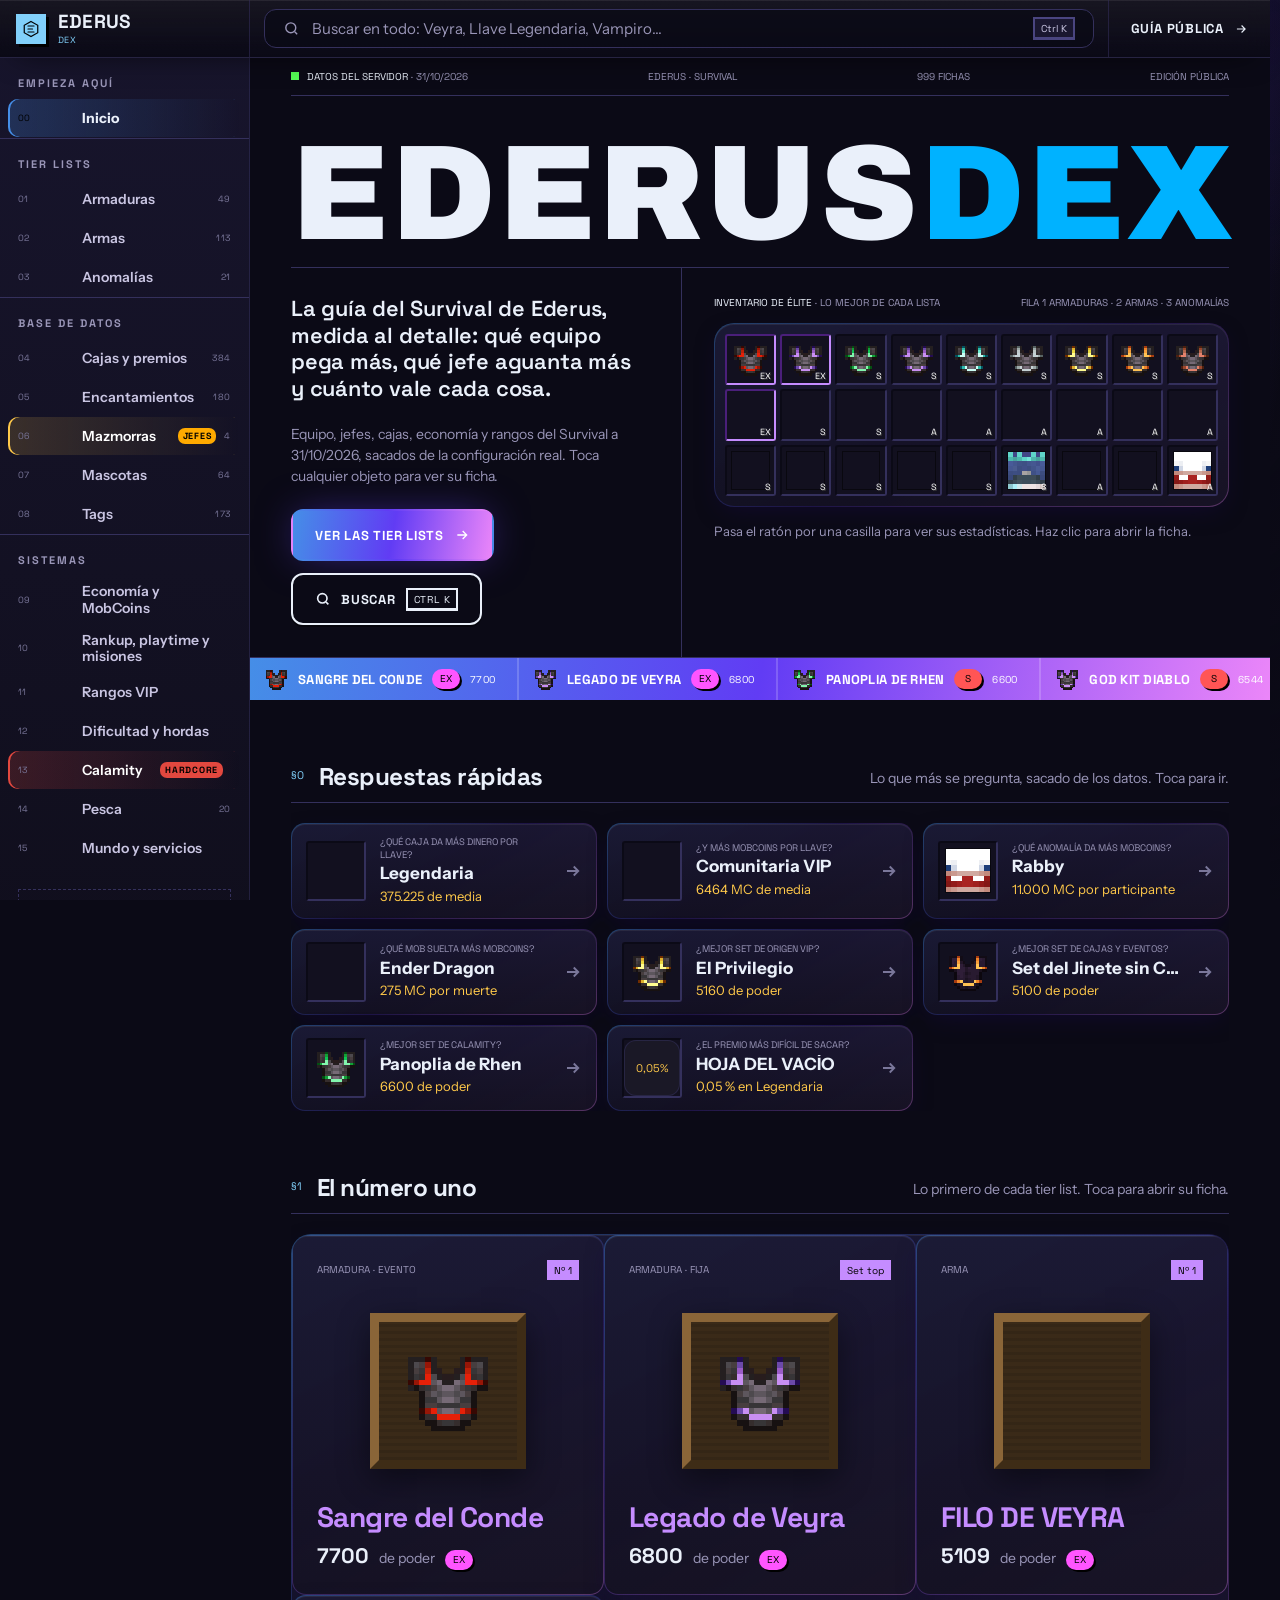
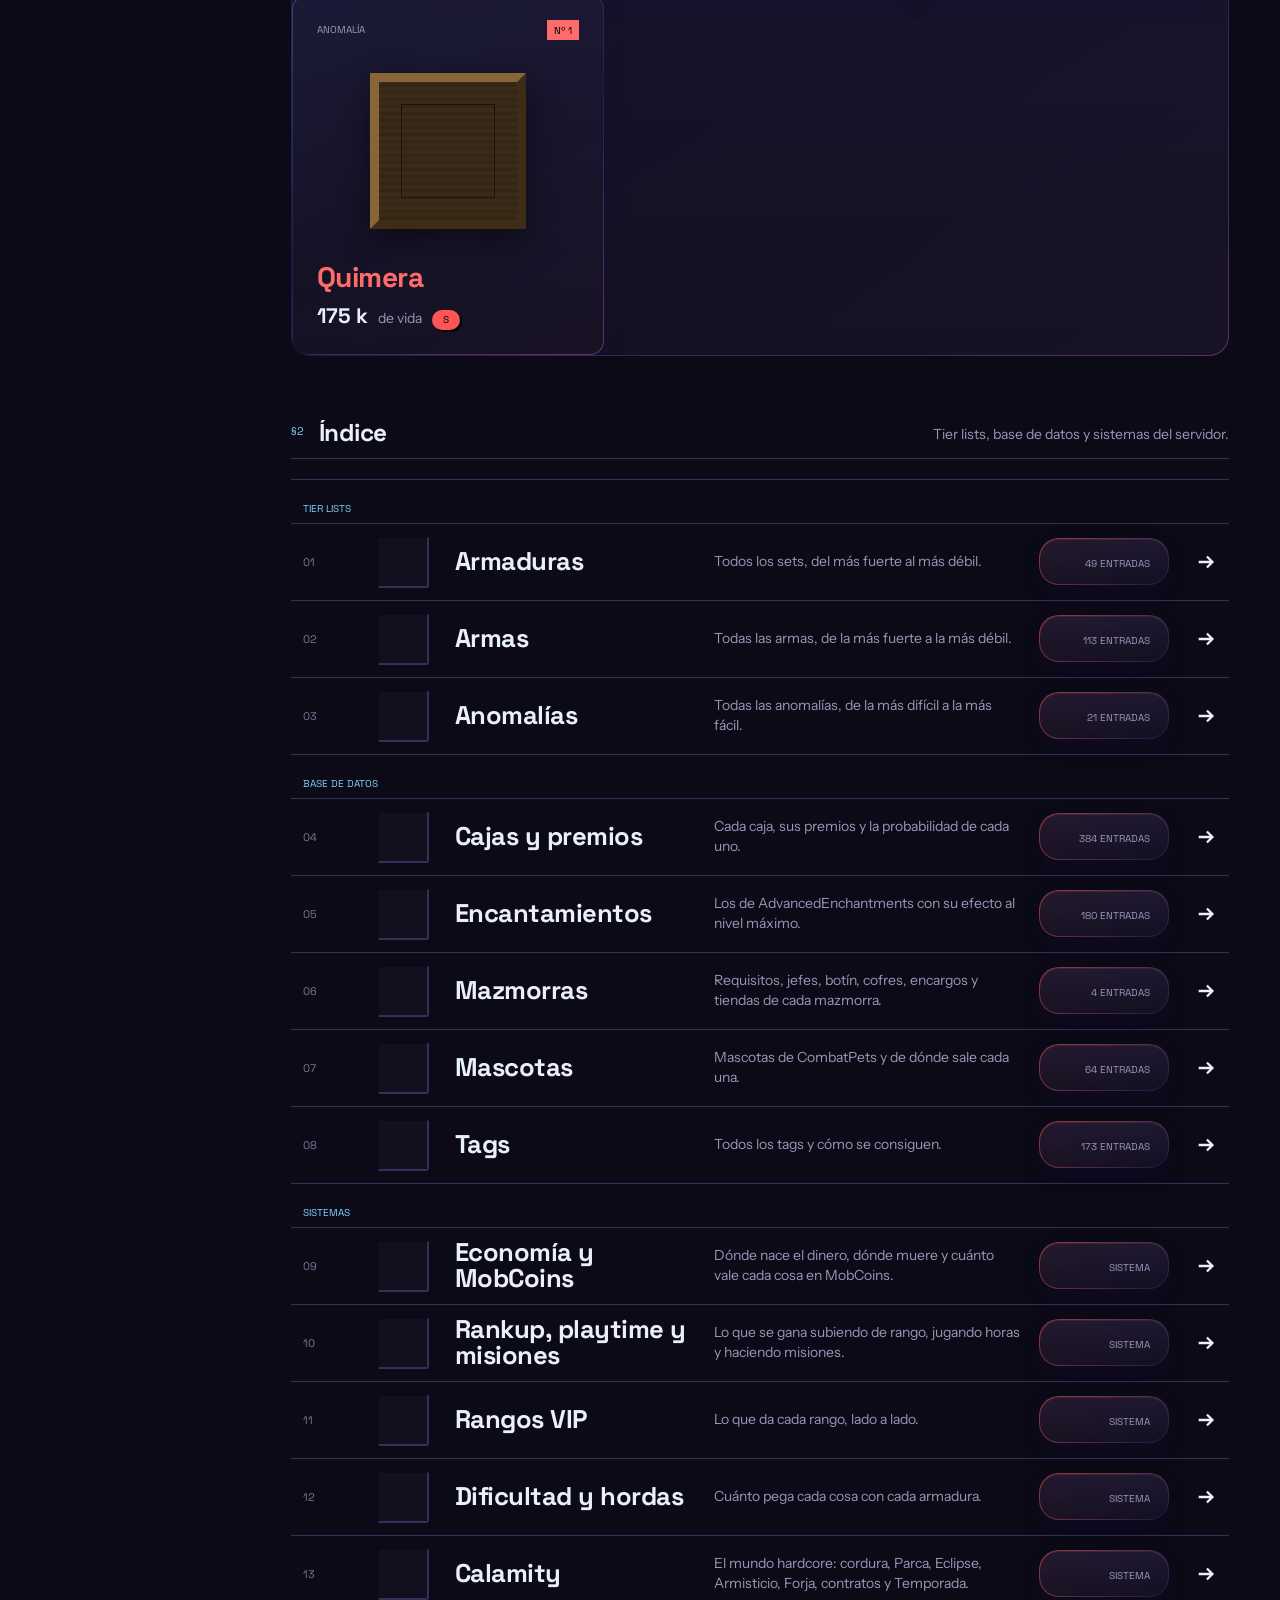
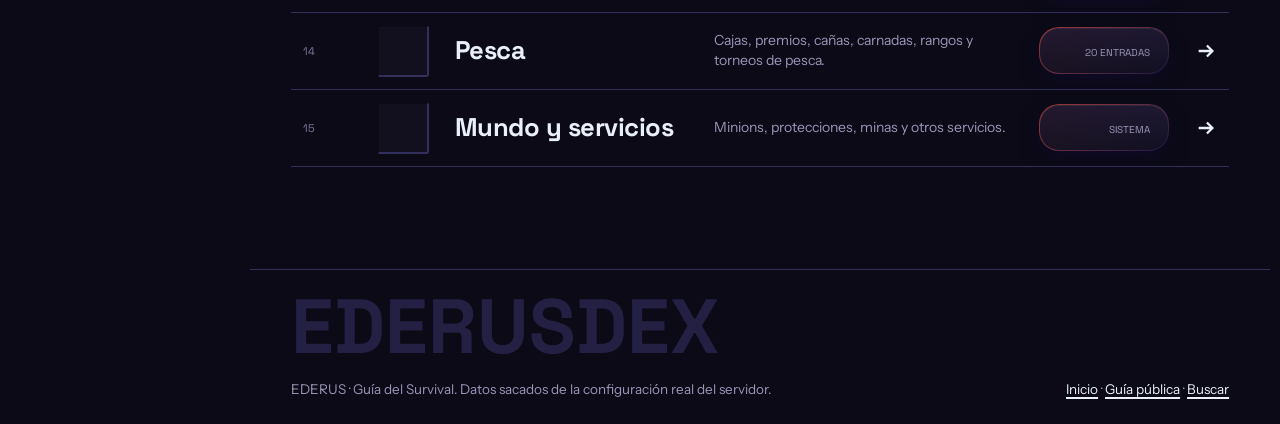
==== commit 409c44c3: "Tema Ederus: círculo de cabecera centrado con margen, objeto centrado y aro con más contraste" ====
--- a/ederus/index.html
+++ b/ederus/index.html
@@ -20,7 +20,7 @@
 <link rel="stylesheet" href="../assets/codice.css?v=46">
 <link rel="preconnect" href="https://fonts.googleapis.com"><link rel="preconnect" href="https://fonts.gstatic.com" crossorigin>
 <link rel="stylesheet" href="https://fonts.googleapis.com/css2?family=Space+Grotesk:wght@500;600;700&family=Instrument+Sans:wght@400;500;600;700&family=JetBrains+Mono:wght@400;600&display=swap">
-<link rel="stylesheet" href="../assets/tema-ederus.css?v=19">
+<link rel="stylesheet" href="../assets/tema-ederus.css?v=21">
 </head>
 <body>
 <div class="bg-ederus" aria-hidden="true"><div class="glow"></div><div class="rays"></div><div class="grid"></div><div class="vignette"></div><div class="edge"></div></div>
--- a/assets/tema-ederus.css
+++ b/assets/tema-ederus.css
@@ -155,14 +155,14 @@
 .vh::after{display:none!important}
 .vh::before{content:"";display:block!important;position:absolute;inset:0;z-index:-2;pointer-events:none;background:linear-gradient(100deg,transparent 45%,rgba(var(--tinte),.10) 70%,rgba(var(--tinte),.24))}
 .vh>*{position:relative}
-.vh__art{display:block;position:absolute!important;z-index:-1;right:clamp(20px,4vw,64px);top:50%;width:190px;height:190px;transform:translateY(-50%);pointer-events:none}
+.vh__art{display:block;position:absolute!important;z-index:-1;right:clamp(40px,5vw,84px);top:50%;width:156px;height:156px;transform:translateY(-50%);pointer-events:none}
 .vh__disco{display:block;position:absolute;inset:0;border-radius:50%;
-  background:radial-gradient(circle at 50% 42%,rgba(var(--tinte),.45),rgba(var(--tinte),.10) 58%,transparent 72%) padding-box,
-             linear-gradient(150deg,rgba(var(--tinte),.75),rgba(97,60,244,.25),rgba(235,134,249,.45)) border-box;
-  border:1px solid transparent;box-shadow:0 0 0 14px rgba(var(--tinte),.05),0 0 0 15px rgba(var(--tinte),.14)}
-.vh__obj{position:absolute;left:50%;top:50%;width:132px;height:132px;transform:translate(-50%,-52%) rotate(-12deg);image-rendering:pixelated;
-  filter:drop-shadow(0 10px 0 rgba(11,10,22,.45)) drop-shadow(0 18px 18px rgba(11,10,22,.55))}
-.vh h1,.vh p{max-width:min(70ch,calc(100% - 300px))}
+  background:radial-gradient(circle at 50% 42%,rgba(var(--tinte),.50),rgba(var(--tinte),.14) 58%,rgba(var(--tinte),.06) 80%) padding-box,
+             linear-gradient(150deg,rgba(var(--tinte),.95),rgba(97,60,244,.55),rgba(235,134,249,.75)) border-box;
+  border:2px solid transparent;box-shadow:0 0 0 10px rgba(var(--tinte),.13),0 0 0 11.5px rgba(var(--tinte),.55)}
+.vh__obj{position:absolute;left:50%;top:50%;width:108px;height:108px;transform:translate(-50%,-50%) rotate(-12deg);image-rendering:pixelated;
+  filter:drop-shadow(0 7px 0 rgba(11,10,22,.45)) drop-shadow(0 12px 12px rgba(11,10,22,.5))}
+.vh h1,.vh p{max-width:min(70ch,calc(100% - 280px))}
 /* tinte de cada sección */
 .vh[data-v^="tl-"]{--tinte:97,60,244}
 .vh[data-v="cajas"],.vh[data-v="economia"],.vh[data-v="rangos"]{--tinte:255,201,74}
@@ -183,3 +183,10 @@
 
 /* sin «Actualizado» en la cabecera (Dosa 02/11) */
 .vh .crumbs .upd{display:none}
+
+/* hover (Dosa 02/11): se recolorea el propio borde de la tarjeta en vez de dibujar un aro por fuera,
+   que dejaba ver el borde en degradado debajo y no casaba en las esquinas */
+.npc{--hb:var(--tono)}.ct,.calx-ess__i{--hb:var(--cal-sangre)}.mz{--hb:var(--mc-6)}.pzcaja{--hb:var(--cj)}
+.cc.spot:hover,.pzcard:hover,.ans:hover,.champ:hover,.shop:hover,.mz:hover,.ct:hover,.npc:hover,.calx-ess__i:hover{
+  transform:translateY(-3px);box-shadow:var(--inset-top),var(--sh-3)!important;
+  background:var(--panel-fondo) padding-box,linear-gradient(var(--hb,var(--violet)),var(--hb,var(--violet))) border-box!important}
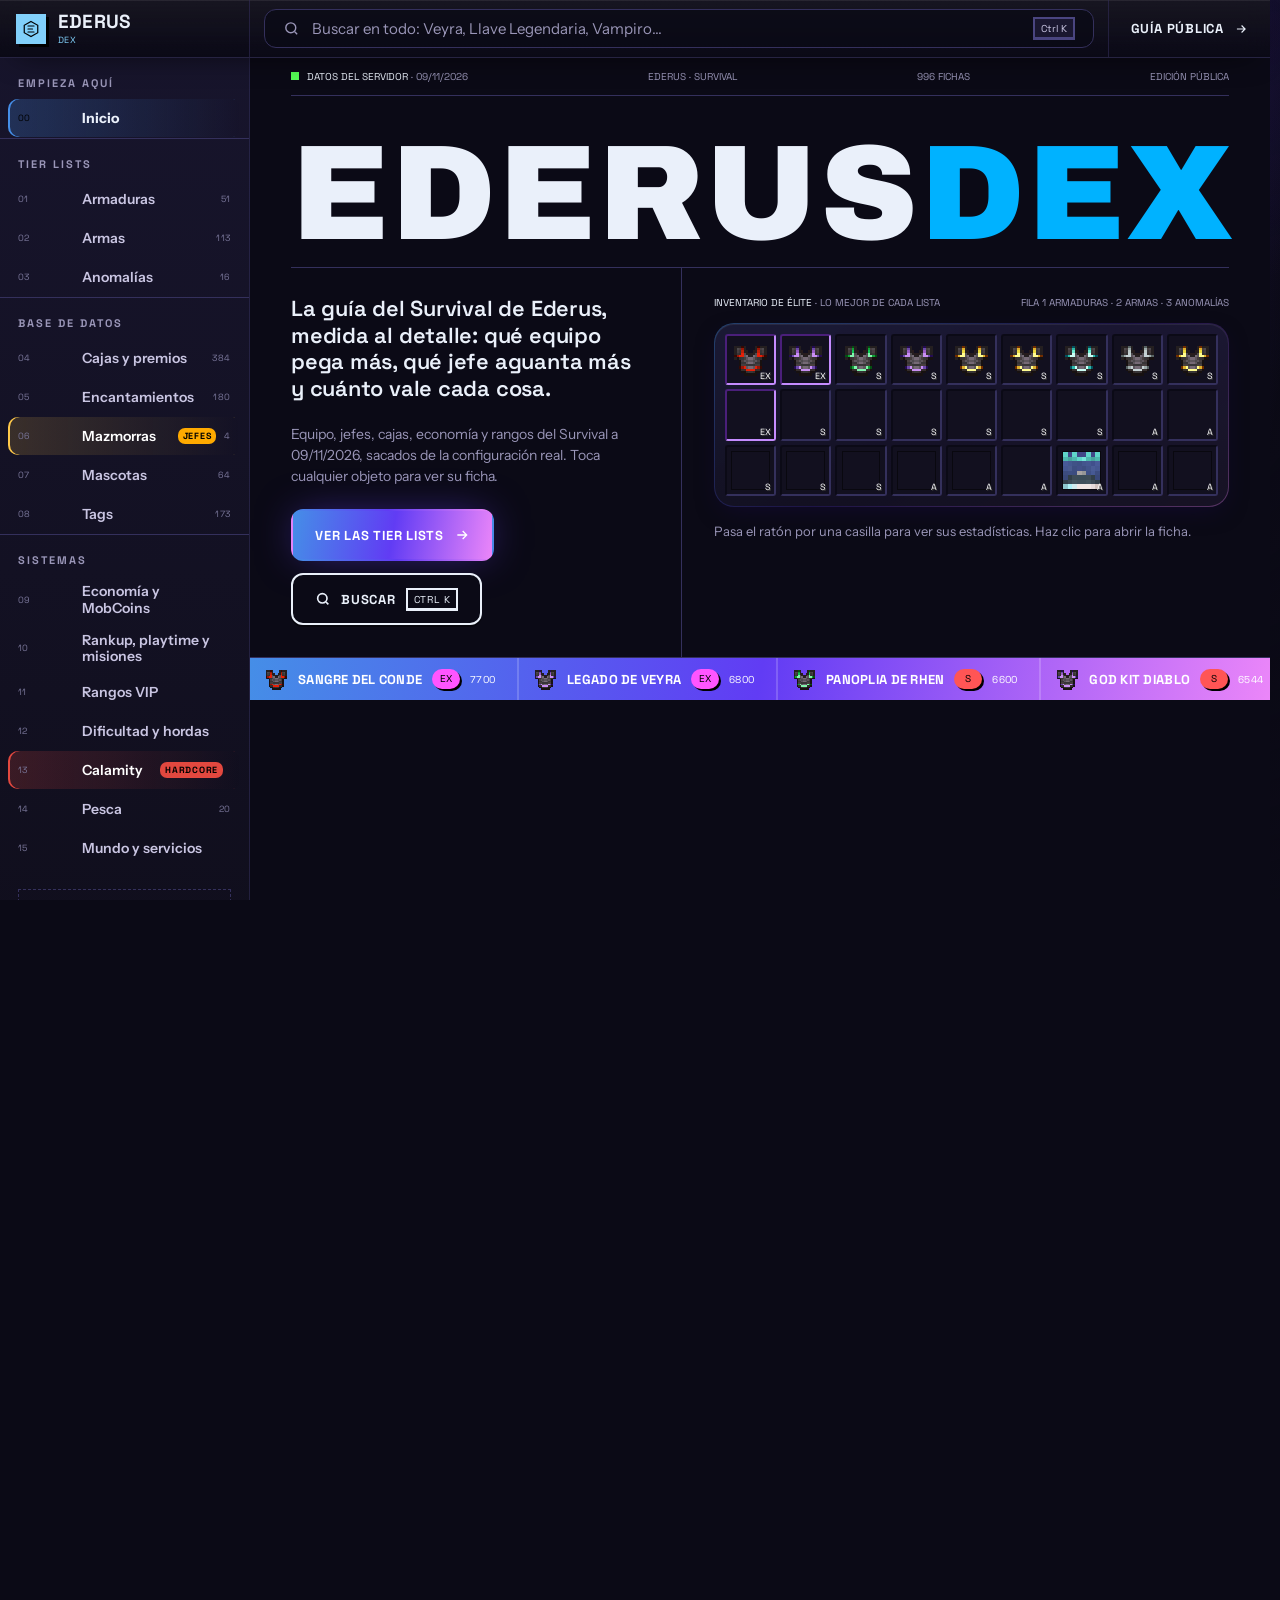
==== commit bcf0330b: "Guía al 09/11: tier lists nuevas (Privilegio, Epitafio, Salty, anomalías con vida y daño actuales) y" ====
--- a/ederus/index.html
+++ b/ederus/index.html
@@ -17,7 +17,7 @@
 <link rel="preconnect" href="https://fonts.gstatic.com" crossorigin>
 <link rel="preconnect" href="https://cdn.jsdelivr.net" crossorigin>
 <link href="https://fonts.googleapis.com/css2?family=Archivo:wdth,wght@62..125,100..900&family=Silkscreen&display=swap" rel="stylesheet">
-<link rel="stylesheet" href="../assets/codice.css?v=46">
+<link rel="stylesheet" href="../assets/codice.css?v=47">
 <link rel="preconnect" href="https://fonts.googleapis.com"><link rel="preconnect" href="https://fonts.gstatic.com" crossorigin>
 <link rel="stylesheet" href="https://fonts.googleapis.com/css2?family=Space+Grotesk:wght@500;600;700&family=Instrument+Sans:wght@400;500;600;700&family=JetBrains+Mono:wght@400;600&display=swap">
 <link rel="stylesheet" href="../assets/tema-ederus.css?v=21">
@@ -63,7 +63,7 @@
 <button class="totop" id="totop" type="button" aria-label="Volver arriba"><svg viewBox="0 0 24 24" fill="none" stroke="currentColor" stroke-width="2"><path d="M12 19V5M6 11l6-6 6 6"/></svg></button>
 <div class="toast" id="toast" role="status"></div>
 
-<script src="../assets/data.js?v=46"></script>
-<script src="../assets/codice.js?v=46"></script>
+<script src="../assets/data.js?v=47"></script>
+<script src="../assets/codice.js?v=47"></script>
 </body>
 </html>
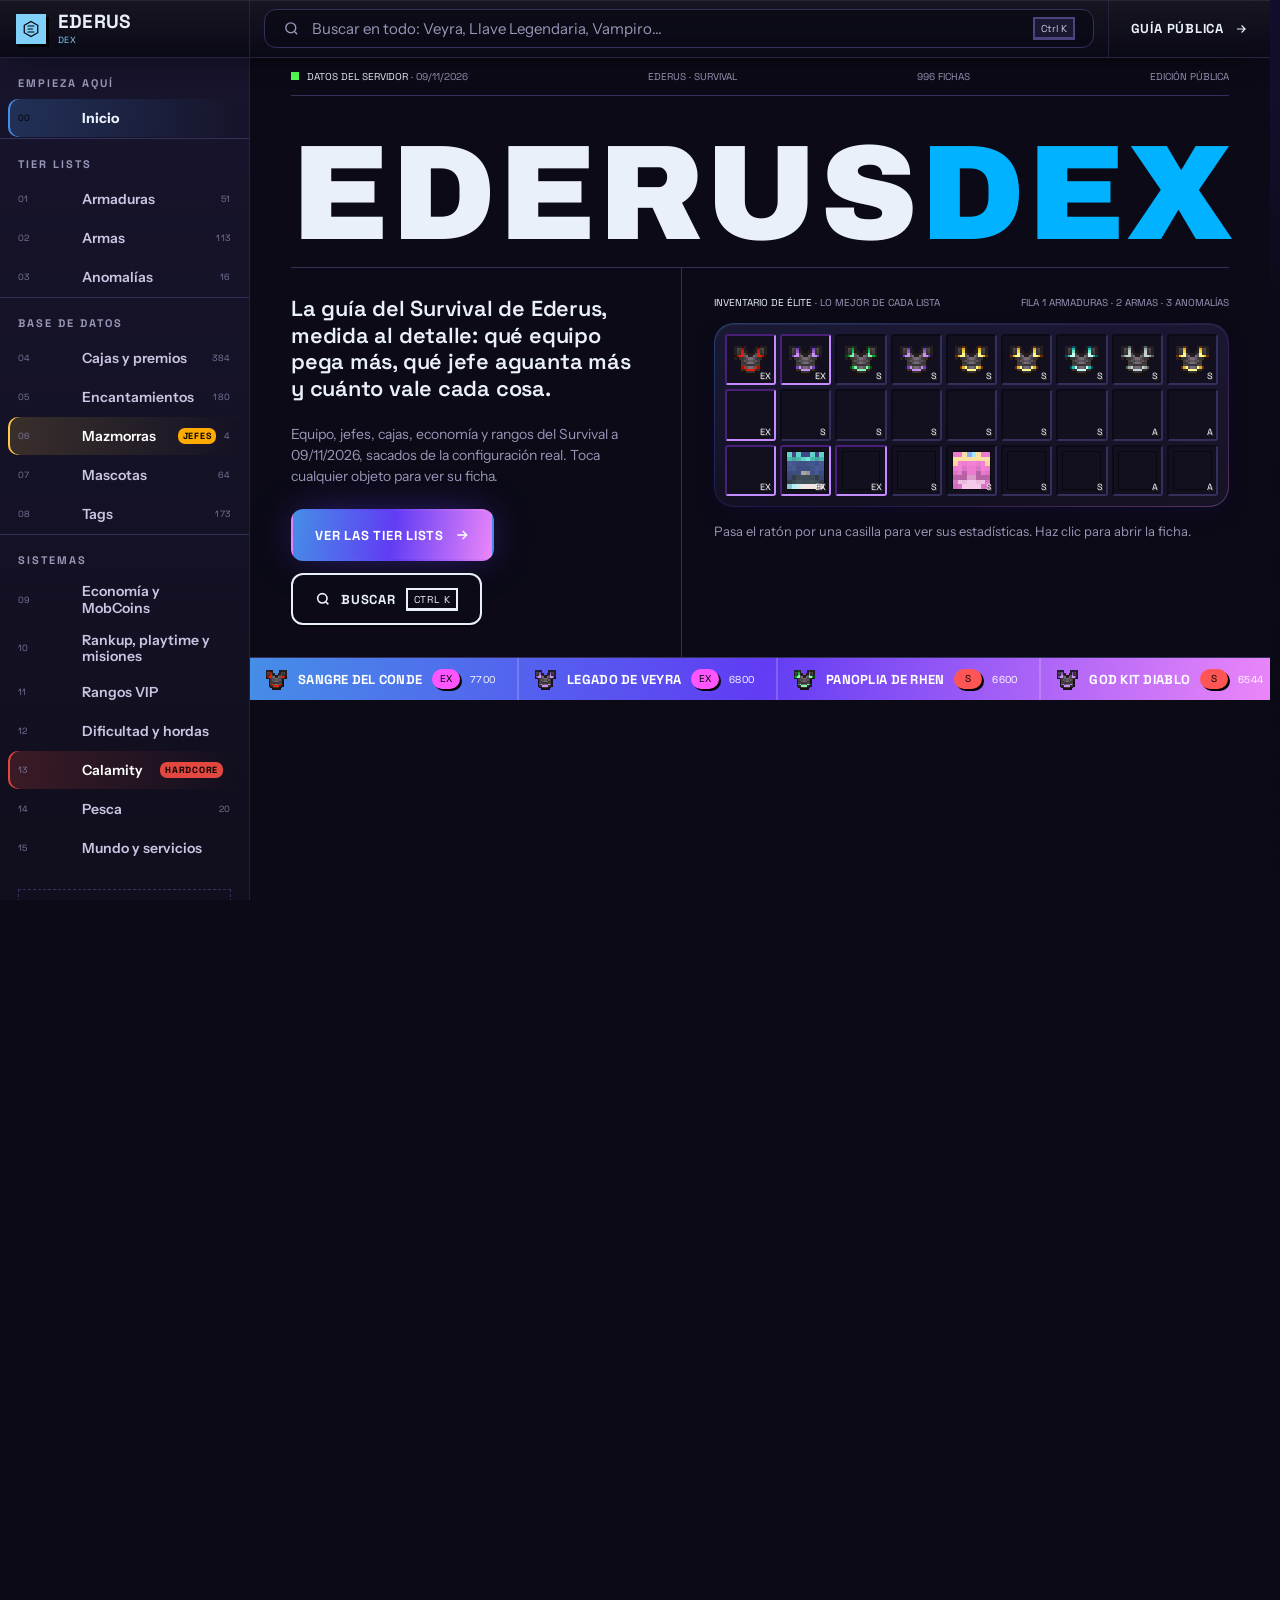
==== commit 8ebdbfc1: "Anomalías: nuevo balance y tier EX" ====
--- a/ederus/index.html
+++ b/ederus/index.html
@@ -17,7 +17,7 @@
 <link rel="preconnect" href="https://fonts.gstatic.com" crossorigin>
 <link rel="preconnect" href="https://cdn.jsdelivr.net" crossorigin>
 <link href="https://fonts.googleapis.com/css2?family=Archivo:wdth,wght@62..125,100..900&family=Silkscreen&display=swap" rel="stylesheet">
-<link rel="stylesheet" href="../assets/codice.css?v=47">
+<link rel="stylesheet" href="../assets/codice.css?v=49">
 <link rel="preconnect" href="https://fonts.googleapis.com"><link rel="preconnect" href="https://fonts.gstatic.com" crossorigin>
 <link rel="stylesheet" href="https://fonts.googleapis.com/css2?family=Space+Grotesk:wght@500;600;700&family=Instrument+Sans:wght@400;500;600;700&family=JetBrains+Mono:wght@400;600&display=swap">
 <link rel="stylesheet" href="../assets/tema-ederus.css?v=21">
@@ -63,7 +63,7 @@
 <button class="totop" id="totop" type="button" aria-label="Volver arriba"><svg viewBox="0 0 24 24" fill="none" stroke="currentColor" stroke-width="2"><path d="M12 19V5M6 11l6-6 6 6"/></svg></button>
 <div class="toast" id="toast" role="status"></div>
 
-<script src="../assets/data.js?v=47"></script>
-<script src="../assets/codice.js?v=47"></script>
+<script src="../assets/data.js?v=49"></script>
+<script src="../assets/codice.js?v=49"></script>
 </body>
 </html>
--- a/assets/codice.css
+++ b/assets/codice.css
@@ -883,3 +883,22 @@
 .enc-sub .ic{width:22px!important;height:22px!important;filter:none!important}
 /* rareza en las casillas: texto blanco legible (Dosa 02/11) */
 .pzc__r{color:#fff!important;font-weight:700;text-shadow:0 1px 0 rgba(0,0,0,.55),0 0 2px rgba(0,0,0,.6);white-space:nowrap;max-width:100%;overflow:hidden;text-overflow:ellipsis}
+
+/* ---------- móvil (Dosa 09/11: «innavegable en mobile»). Solo pantallas estrechas o táctiles: el escritorio no cambia ---------- */
+@media (max-width:960px){
+  /* el menú es fijo pero sigue siendo hijo de la rejilla .shell: con align-self:start medía lo que su contenido,
+     se subía detrás de la barra superior y los últimos apartados quedaban fuera de la pantalla sin poder desplazarse.
+     Estirado ocupa justo el hueco bajo la barra y hace scroll por dentro */
+  .rail{align-self:stretch;overscroll-behavior:contain}
+}
+@media (max-width:640px){
+  /* la ficha sube desde abajo: con la barra del navegador del móvil, 90vh tapaba la cruz de cerrar */
+  .dr{height:min(90dvh,100%)}
+  /* las tablas no atrapan el dedo con su propio scroll vertical: la página baja entera y la tabla solo se desliza de lado */
+  .tw{max-height:none}
+}
+@media (hover:none) and (pointer:coarse){
+  /* en el iPhone, un campo con letra de menos de 16px amplía la página al tocarlo y la deja cortada por la derecha */
+  input,select,textarea{font-size:16px!important}
+  .pal__foot{display:none}  /* atajos de teclado: no sirven en el móvil */
+}
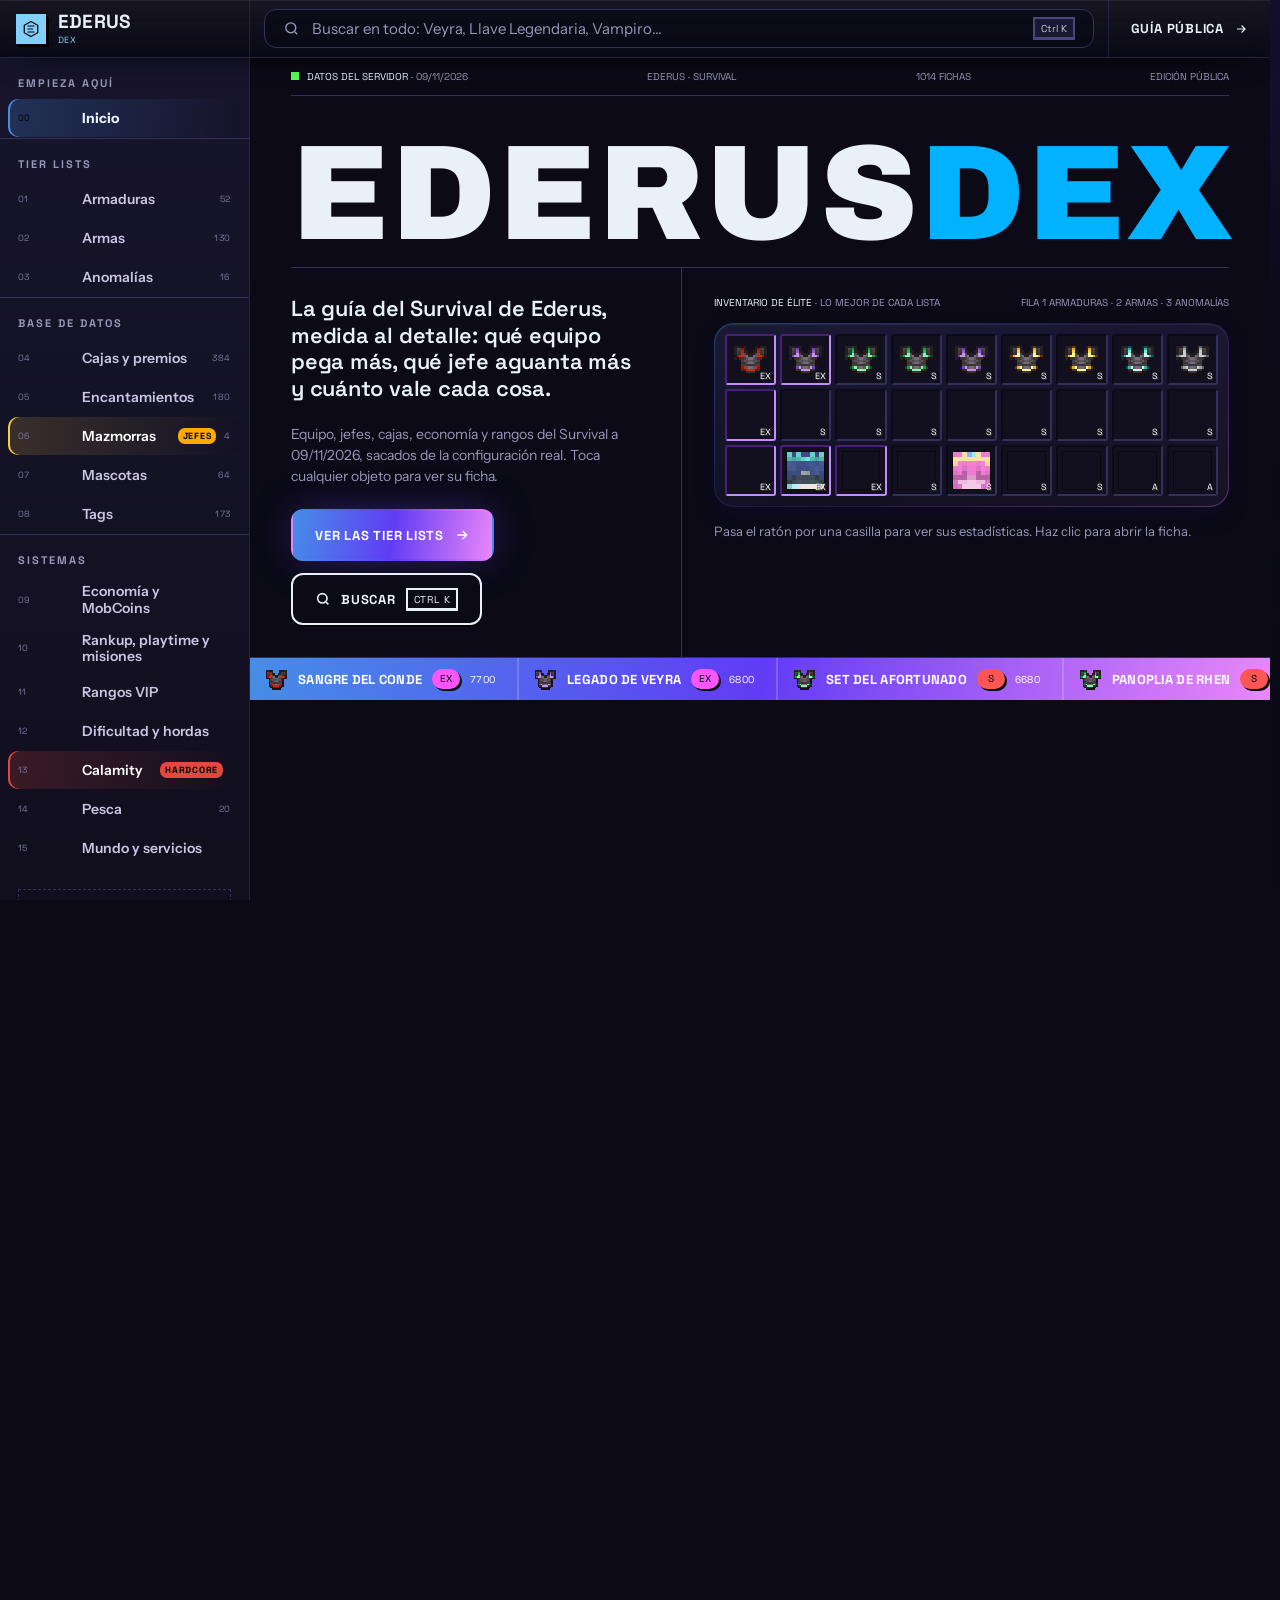
==== commit e81df7c5: "Guía al 17/11: tier lists con la Lotería (Set del Afortunado y sus armas) y armas comunitarias al dí" ====
--- a/ederus/index.html
+++ b/ederus/index.html
@@ -17,7 +17,7 @@
 <link rel="preconnect" href="https://fonts.gstatic.com" crossorigin>
 <link rel="preconnect" href="https://cdn.jsdelivr.net" crossorigin>
 <link href="https://fonts.googleapis.com/css2?family=Archivo:wdth,wght@62..125,100..900&family=Silkscreen&display=swap" rel="stylesheet">
-<link rel="stylesheet" href="../assets/codice.css?v=49">
+<link rel="stylesheet" href="../assets/codice.css?v=50">
 <link rel="preconnect" href="https://fonts.googleapis.com"><link rel="preconnect" href="https://fonts.gstatic.com" crossorigin>
 <link rel="stylesheet" href="https://fonts.googleapis.com/css2?family=Space+Grotesk:wght@500;600;700&family=Instrument+Sans:wght@400;500;600;700&family=JetBrains+Mono:wght@400;600&display=swap">
 <link rel="stylesheet" href="../assets/tema-ederus.css?v=21">
@@ -63,7 +63,7 @@
 <button class="totop" id="totop" type="button" aria-label="Volver arriba"><svg viewBox="0 0 24 24" fill="none" stroke="currentColor" stroke-width="2"><path d="M12 19V5M6 11l6-6 6 6"/></svg></button>
 <div class="toast" id="toast" role="status"></div>
 
-<script src="../assets/data.js?v=49"></script>
-<script src="../assets/codice.js?v=49"></script>
+<script src="../assets/data.js?v=50"></script>
+<script src="../assets/codice.js?v=50"></script>
 </body>
 </html>
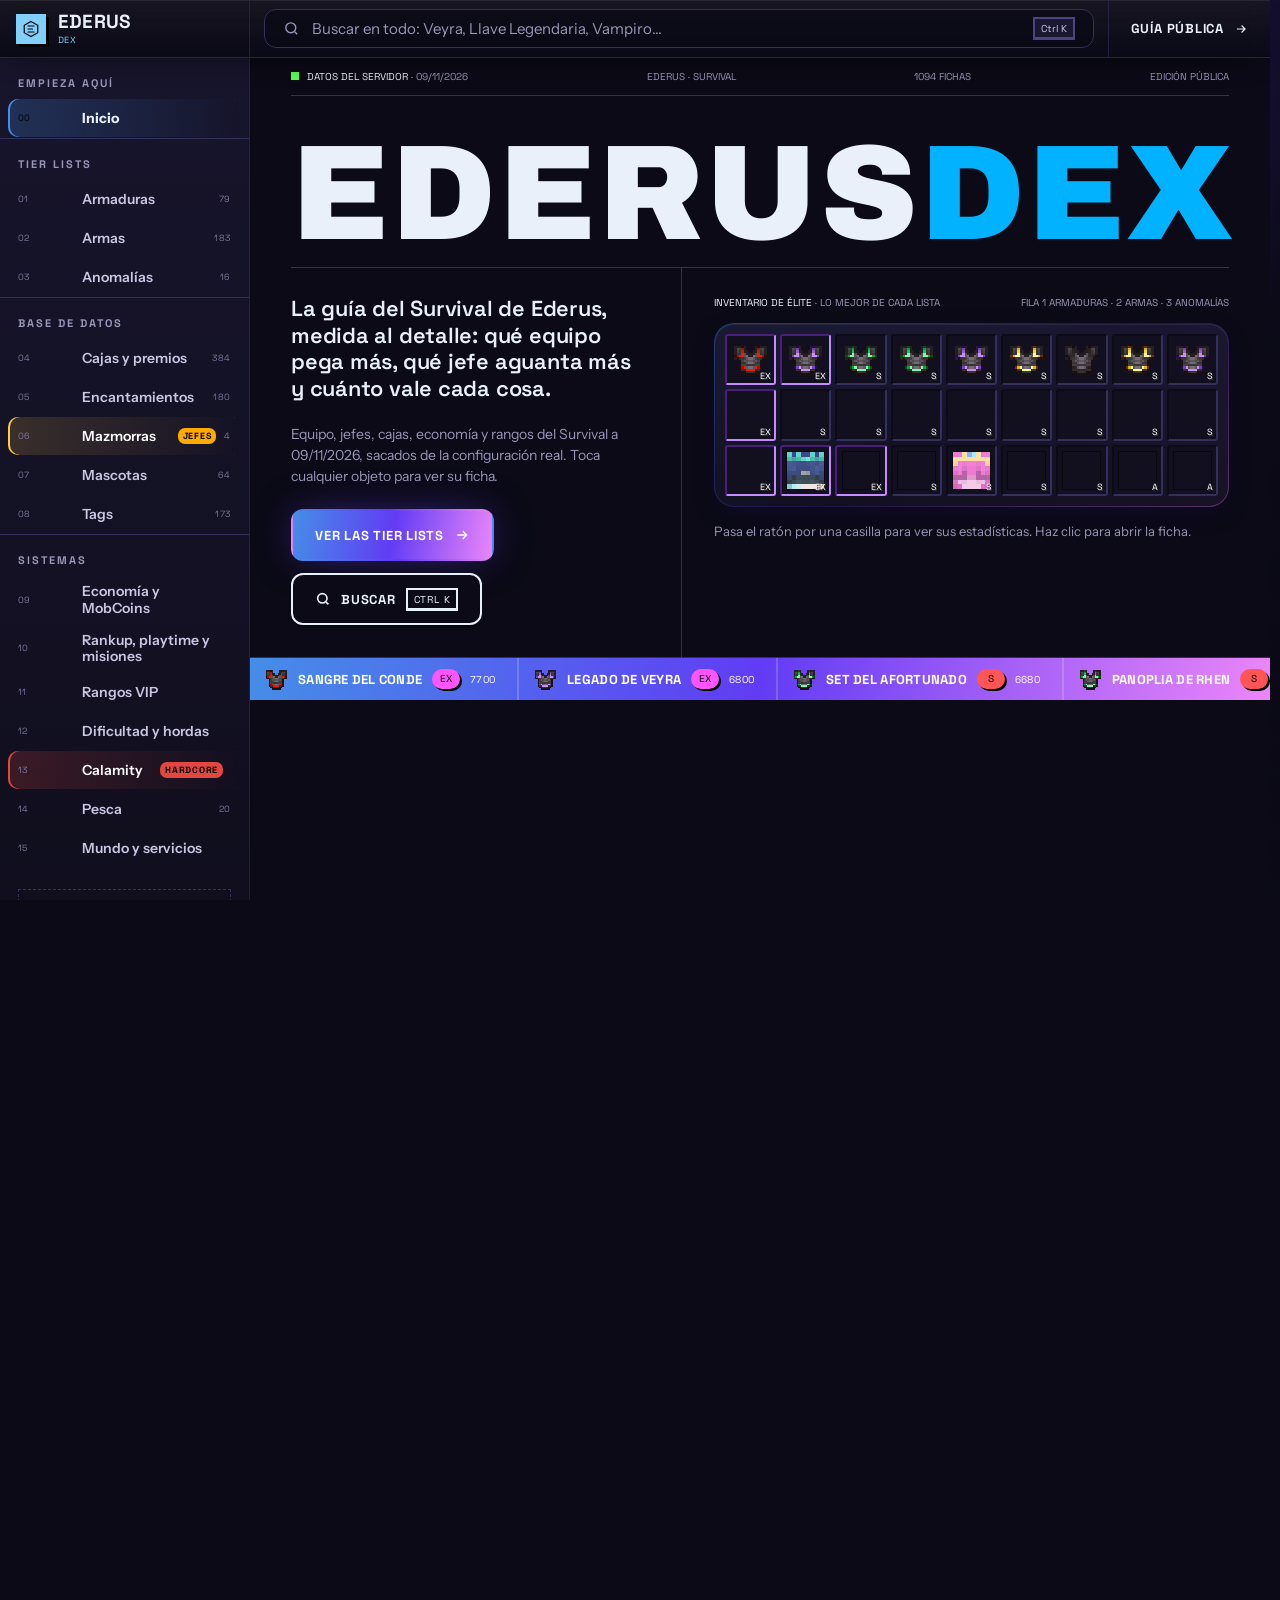
==== commit a0b0ae7a: "Guía: tier lists con las cajas nuevas, Navidad 2026 y el Veredicto Eterno" ====
--- a/ederus/index.html
+++ b/ederus/index.html
@@ -17,7 +17,7 @@
 <link rel="preconnect" href="https://fonts.gstatic.com" crossorigin>
 <link rel="preconnect" href="https://cdn.jsdelivr.net" crossorigin>
 <link href="https://fonts.googleapis.com/css2?family=Archivo:wdth,wght@62..125,100..900&family=Silkscreen&display=swap" rel="stylesheet">
-<link rel="stylesheet" href="../assets/codice.css?v=50">
+<link rel="stylesheet" href="../assets/codice.css?v=51">
 <link rel="preconnect" href="https://fonts.googleapis.com"><link rel="preconnect" href="https://fonts.gstatic.com" crossorigin>
 <link rel="stylesheet" href="https://fonts.googleapis.com/css2?family=Space+Grotesk:wght@500;600;700&family=Instrument+Sans:wght@400;500;600;700&family=JetBrains+Mono:wght@400;600&display=swap">
 <link rel="stylesheet" href="../assets/tema-ederus.css?v=21">
@@ -63,7 +63,7 @@
 <button class="totop" id="totop" type="button" aria-label="Volver arriba"><svg viewBox="0 0 24 24" fill="none" stroke="currentColor" stroke-width="2"><path d="M12 19V5M6 11l6-6 6 6"/></svg></button>
 <div class="toast" id="toast" role="status"></div>
 
-<script src="../assets/data.js?v=50"></script>
-<script src="../assets/codice.js?v=50"></script>
+<script src="../assets/data.js?v=51"></script>
+<script src="../assets/codice.js?v=51"></script>
 </body>
 </html>
